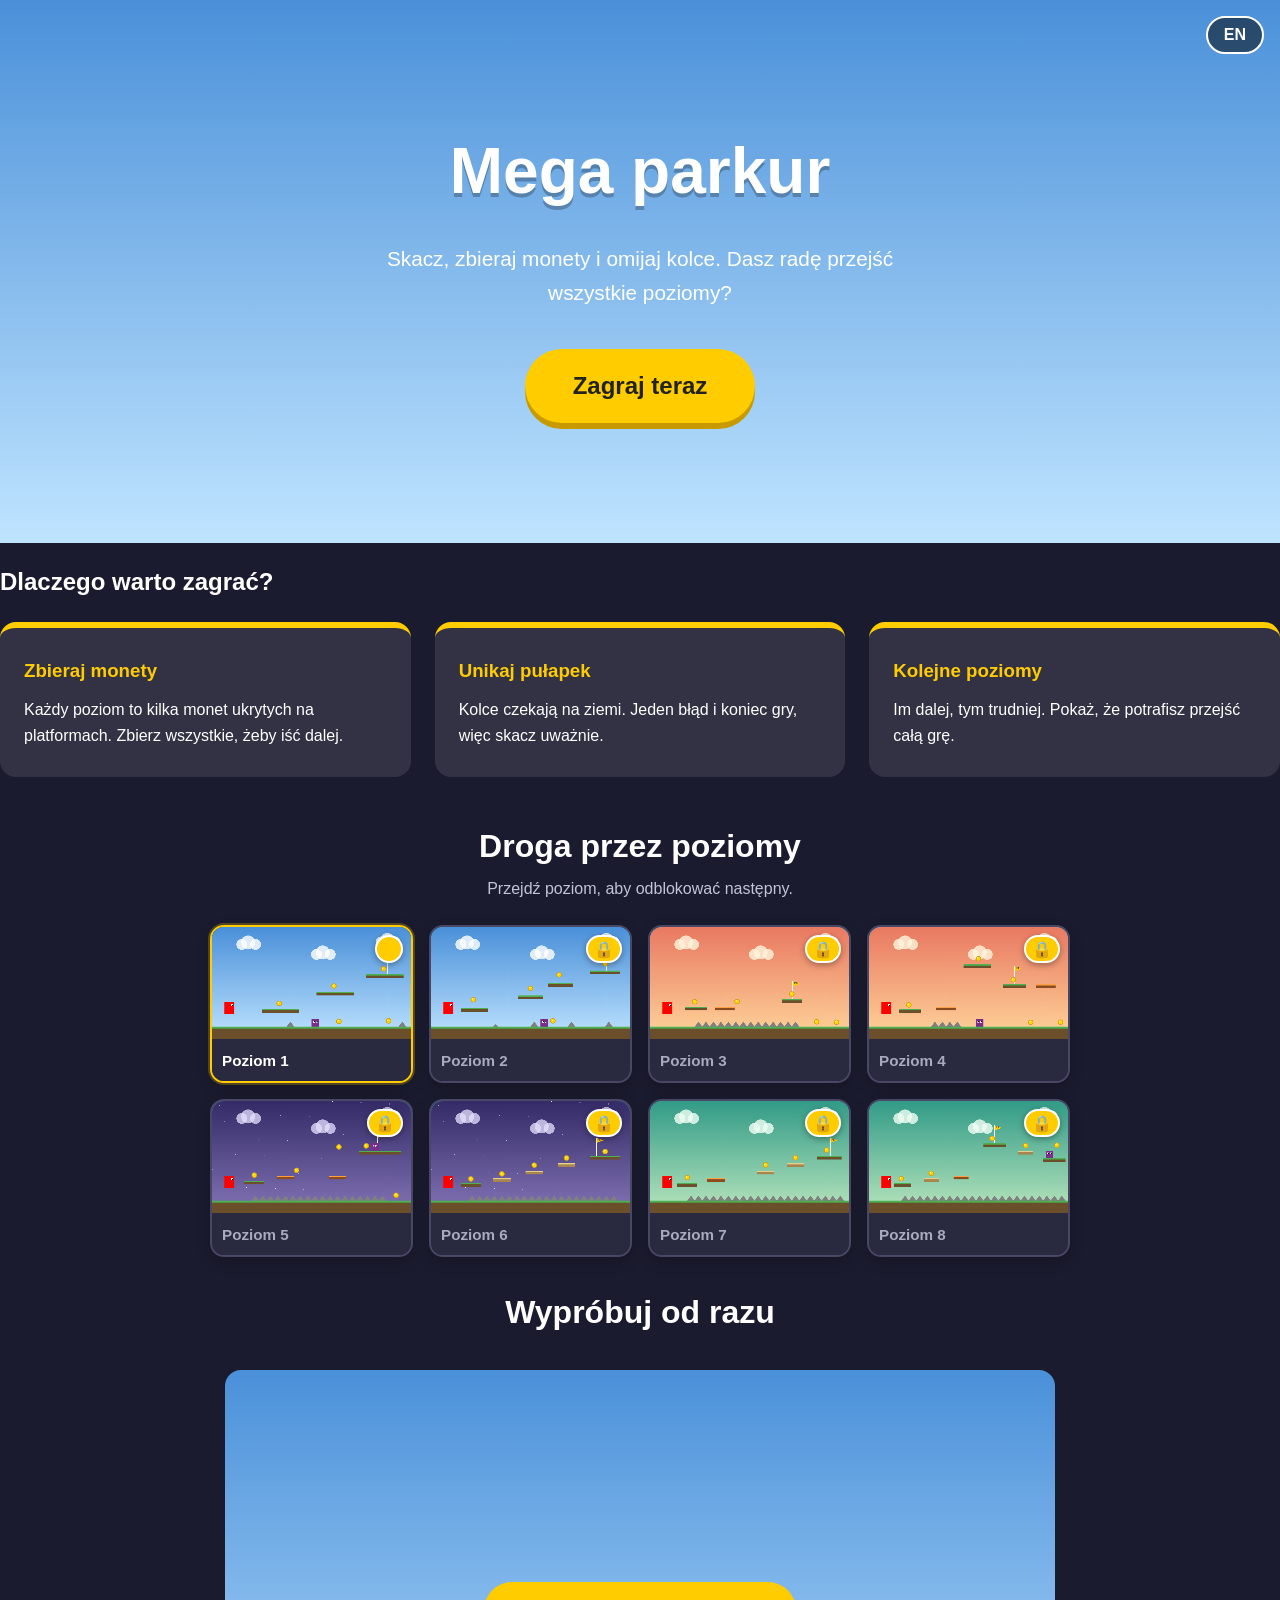
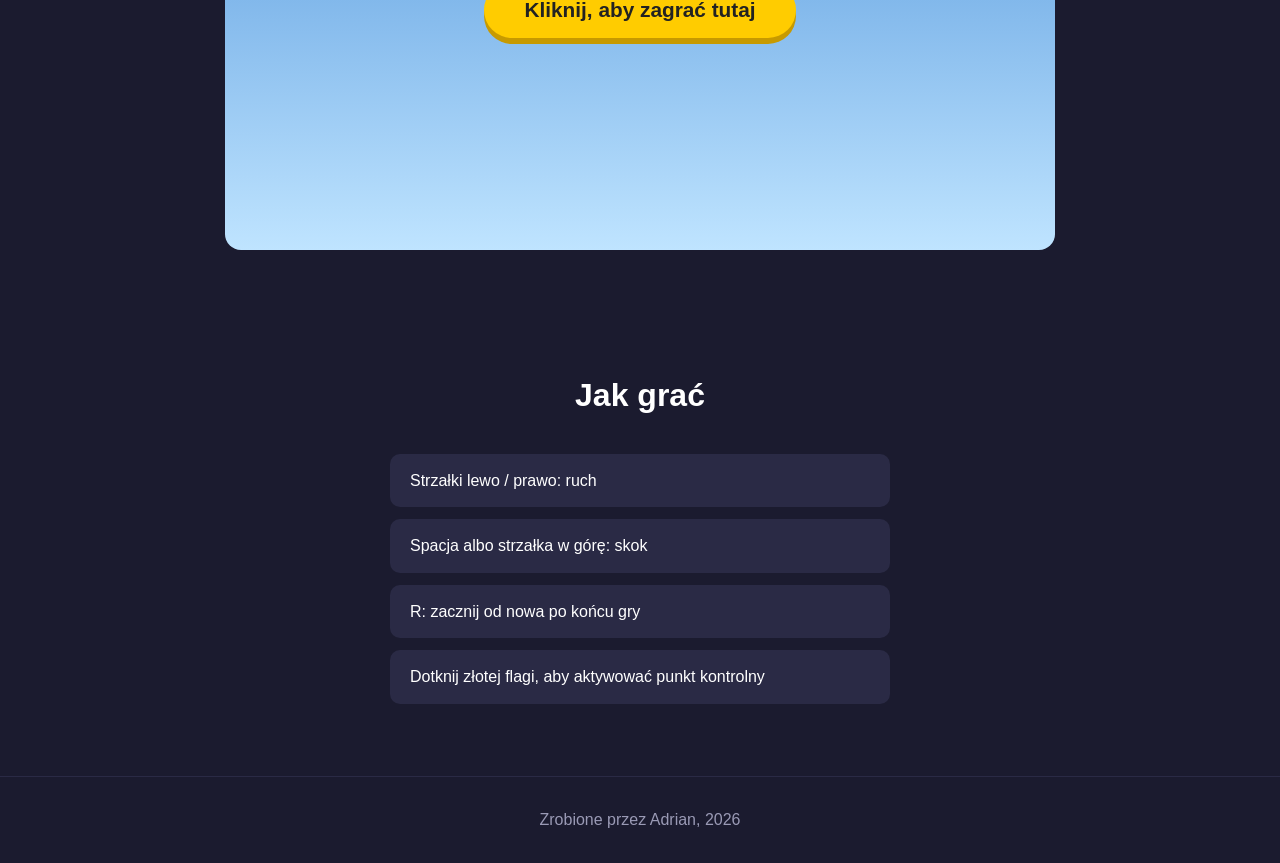
==== index.html @ 35367be5 "checkpoints" ====
<!DOCTYPE html>
<!-- Ustawia język dokumentu na polski; skrypt może go później zmienić. -->
<html lang="pl">
<head>
  <!-- Ustawia kodowanie znaków, poprawne wyświetlanie polskich liter. -->
  <meta charset="UTF-8">
  <!-- Dopasowuje szerokość strony do ekranu telefonu lub komputera. -->
  <meta name="viewport" content="width=device-width, initial-scale=1.0">
  <!-- Tekst widoczny na karcie przeglądarki. -->
  <title>MY 2D GAME </title>
  <!-- Wczytuje wygląd strony głównej z osobnego pliku CSS. -->
  <link rel="stylesheet" href="landing.css">
</head>
<body>

  <!-- Przełącza teksty strony między polskim i angielskim. -->
  <button id="lang-button" class="lang-button">EN</button>

  <!-- Główna sekcja powitalna z tytułem i odnośnikiem do gry. -->
  <header class="hero">
    <h1>Mega parkur</h1>     
    <p class="tagline" data-i18n="heroTagline">Skacz, zbieraj monety i omijaj kolce. Dasz radę przejść wszystkie poziomy?</p>
    <a class="play-button" href="game.html?level=1" data-i18n="playButton">Zagraj teraz</a>
  </header>

  <!-- Karty przedstawiające najważniejsze elementy gry. -->
  <section class="features">
    <h2 data-i18n="featuresTitle">Dlaczego warto zagrać?</h2>
    <div class="cards">
      <div class="card">
        <h3 data-i18n="card1Title">Zbieraj monety</h3>
        <p data-i18n="card1Text">Każdy poziom to kilka monet ukrytych na platformach. Zbierz wszystkie, żeby iść dalej.</p>
      </div>
      <div class="card">
        <h3 data-i18n="card2Title">Unikaj pułapek</h3>
        <p data-i18n="card2Text">Kolce czekają na ziemi. Jeden błąd i koniec gry, więc skacz uważnie.</p>
      </div>
      <div class="card">
        <h3 data-i18n="card3Title">Kolejne poziomy</h3>
        <p data-i18n="card3Text">Im dalej, tym trudniej. Pokaż, że potrafisz przejść całą grę.</p>
      </div>
    </div>
  </section>
  <!-- Mapa pokazuje miniatury, status i wybór dostępnych poziomów. -->
  <section class="level-map" aria-labelledby="level-map-title">
    <h2 id="level-map-title" data-i18n="levelMapTitle">Droga przez poziomy</h2>
    <p class="level-map-hint" data-i18n="levelMapHint">Przejdź poziom, aby odblokować następny.</p>
    <div class="level-path" id="level-path" aria-label="Poziomy gry"></div>
  </section>
  <!-- Podgląd pozwala uruchomić wybrany poziom bez opuszczania strony. -->
  <section class="preview">
    <h2 data-i18n="previewTitle">Wypróbuj od razu</h2>
    <div class="preview-frame" id="preview-frame">
      <button class="preview-start" id="preview-start" data-i18n="previewStart">Kliknij, aby zagrać tutaj</button>
    </div>
  </section>
  <!-- Lista sterowania widoczna także dla osób przed rozpoczęciem gry. -->
  <section class="controls">
    <h2 data-i18n="controlsTitle">Jak grać</h2>
    <ul>
      <li data-i18n="control1">Strzałki lewo / prawo: ruch</li>
      <li data-i18n="control2">Spacja albo strzałka w górę: skok</li>
      <li data-i18n="control3">R: zacznij od nowa po końcu gry</li>
      <li data-i18n="control4">Dotknij złotej flagi, aby aktywować punkt kontrolny</li> <!-- objaśnia, jak włączyć checkpoint w trakcie poziomu. -->
    </ul>
  </section>

  <!-- Stopka strony z informacją o autorze. -->
  <footer>
    <p data-i18n="footerText">Zrobione przez Adrian, 2026</p>
  </footer>

  <!-- Obsługa tłumaczeń, mapy poziomów i podglądu gry. -->
  <script src="landing.js"></script>
</body>
</html>
---- landing.css ----
/* Ujednolica sposób liczenia szerokości elementów razem z marginesami i obramowaniem. */
* {
  box-sizing: border-box;
}

/* Główne kolory, krój pisma i odstępy tekstu całej strony. */
body {
  margin: 0;
  font-family: Arial, sans-serif;
  background: #1b1b2f;
  color: white;
  line-height: 1.6;
}

/* Duży nagłówek z tekstem i przyciskiem na niebieskim tle. */
.hero {
  text-align: center;
  padding: 120px 20px;
  background: linear-gradient(180deg, #4a90d9, #bfe4ff);
}

/* Główny tytuł strony. */
.hero h1 {
  font-size: 4rem;
  margin: 0 0 20px;
  text-shadow: 0 4px 0 rgba(0, 0, 0, 0.25);
}

/* Tekst pod tytułem ograniczony szerokością dla wygodnego czytania. */
.tagline {
  font-size: 1.3rem;
  max-width: 600px;
  margin: 0 auto 40px;
}

/* Główny link do gry stylizowany na duży przycisk. */
.play-button {
  display: inline-block;
  padding: 18px 48px;
  background: #ffcc00;
  color: #222;
  font-size: 1.5rem;
  font-weight: bold;
  text-decoration: none;
  border-radius: 50px;
  box-shadow: 0 6px 0 #c79a00;
}

/* Jaśniejszy kolor przycisku po najechaniu kursorem. */
.play-button:hover {
  background: #ffe066;
}
/* Przycisk zmiany języka pozostaje w rogu podczas przewijania strony. */
.lang-button {
  position: fixed;
  top: 16px;
  right: 16px;
  z-index: 10;
  padding: 8px 16px;
  background: rgba(0, 0, 0, 0.5);
  color: white;
  font-size: 1rem;
  font-weight: bold;
  border: 2px solid white;
  border-radius: 20px;
  cursor: pointer;
}

/* Przy najechaniu przycisk języka staje się ciemniejszy. */
.lang-button:hover {
  background: rgba(0, 0, 0, 0.75);
}
/* Wspólna szerokość i centrowanie dla sekcji .futures oraz .controls. */
.futures,
.controls {
  max-width: 1000px;
  margin: 0 auto;
  padding: 60px 20px;
  text-align: center;
}

/* Nagłówki sekcji z kartami i sterowaniem. */
.futures h2,
.controls h2 {
  font-size: 2rem;
  margin: 0 0 32px;
}

/* Układa karty obok siebie i dodaje między nimi odstęp. */
.cards {
  display: flex;
  gap: 24px;
}

/* Wygląd pojedynczej karty informacyjnej. */
.card {
  flex: 1;
  background: rgba(255, 255, 255, 0.1);
  padding: 28px 24px;
  border-radius: 16px;
  border-top: 6px solid #ffcc00;
}

/* Żółty tytuł wyróżniający kartę. */
.card h3 {
  margin: 0 0 12px;
  color: #ffcc00;
}

/* Usuwa domyślny margines akapitu w karcie. */
.card p {
  margin: 0;
}

/* Instrukcje bez punktorów, wyśrodkowane jako blok tekstu. */
.controls ul {
  list-style: none;
  padding: 0;
  margin: 0 auto;
  max-width: 500px;
  text-align: left;
}

/* Każda instrukcja ma własne tło, zaokrąglenie i odstęp. */
.controls li {
  background: #2a2a45;
  padding: 14px 20px;
  border-radius: 10px;
  margin-bottom: 12px;
}

/* Stopka z wyciszonym tekstem i linią oddzielającą ją od treści. */
footer {
  text-align: center;
  padding: 30px 20px;
  color: #9a9ab5;
  border-top: 1px solid #2a2a45;
}

/* Usuwa domyślny odstęp akapitu stopki. */
footer p {
  margin: 0;
}
/* Sekcja podglądu gry z ograniczoną szerokością i odstępem od dołu. */
.preview {
  max-width: 900px;
  margin: 0 auto;
  padding: 0 20px 60px;
  text-align: center;
}

/* Mapa poziomów z nagłówkiem, wskazówką i siatką kart. */
.level-map {
  max-width: 900px;
  margin: 0 auto;
  padding: 44px 20px 30px;
  text-align: center;
}

/* Tytuł mapy poziomów. */
.level-map h2 {
  margin: 0 0 4px;
  font-size: 2rem;
}

/* Krótka informacja, jak odblokować kolejne poziomy. */
.level-map-hint {
  margin: 0 0 24px;
  color: #c4c4d8;
}

/* Cztery kolumny kafelków na szerokich ekranach. */
.level-path {
  display: grid;
  grid-template-columns: repeat(4, minmax(0, 1fr));
  gap: 16px;
  max-width: 860px;
  margin: 0 auto;
}

/* Pojedyncza karta miniatury, z obramowaniem i cieniem. */
.level-card {
  position: relative;
  min-width: 0;
  overflow: hidden;
  color: white;
  background: #292940;
  border: 2px solid #484866;
  border-radius: 14px;
  box-shadow: 0 5px 14px rgba(0, 0, 0, 0.2);
  transition: transform 0.2s ease, border-color 0.2s ease;
}

/* Żółta ramka wskazuje poziom aktualnie wybrany przez gracza. */
.level-card.selected {
  border-color: #ffcc00;
  box-shadow: 0 0 0 2px rgba(255, 204, 0, 0.25), 0 5px 14px rgba(0, 0, 0, 0.2);
}

/* Zielona ramka oznacza poziom już ukończony. */
.level-card.completed {
  border-color: #36a269;
}

/* Miniatura zachowuje proporcje ekranu gry i nie przechwytuje kliknięć. */
.level-thumbnail-frame {
  display: block;
  width: 100%;
  aspect-ratio: 16 / 9;
  border: 0;
  pointer-events: none;
  background: #342b67;
}

/* Status poziomu jest nakładką w prawym górnym rogu miniatury. */
.level-status {
  position: absolute;
  top: 8px;
  right: 8px;
  display: grid;
  place-items: center;
  min-width: 28px;
  height: 28px;
  padding: 0 6px;
  color: #222;
  font-size: 1rem;
  font-weight: bold;
  background: #ffcc00;
  border: 2px solid white;
  border-radius: 16px;
  box-shadow: 0 2px 6px rgba(0, 0, 0, 0.35);
}

/* Zielony znacznik wskazuje ukończony poziom. */
.level-card.completed .level-status {
  color: white;
  background: #36a269;
}

/* Przycisk pod miniaturą wybiera poziom i rozciąga się na całą kartę. */
.level-node {
  display: block;
  width: 100%;
  min-height: 42px; /* zachowuje wygodną wysokość przycisku, nawet gdy nie ma statystyk. */
  padding: 8px 10px;
  color: white;
  font: bold 0.95rem Arial, sans-serif; /* ustawia czytelną, pogrubioną czcionkę nazwy poziomu. */
  text-align: left;
  background: #292940;
  border: 0;
  cursor: pointer;
}

/* Nazwa poziomu zajmuje osobny wiersz nad jego wynikami. */
.level-name { /* wybiera pierwszy wiersz w przycisku poziomu. */
  display: block; /* łamie nazwę do nowego wiersza. */
}

/* Szczegóły ukończenia są mniejsze od nazwy, ale nadal czytelne. */
.level-details { /* wybiera wiersz z monetami i rekordem. */
  display: block; /* umieszcza statystyki pod nazwą poziomu. */
  margin-top: 5px; /* oddziela statystyki od tytułu poziomu. */
  padding: 5px 7px; /* tworzy wyraźny obszar wokół wyników. */
  color: #ffdf70; /* wyróżnia wyniki ciepłym, kontrastowym kolorem. */
  background: #1d1d30; /* odcina wyniki od tła przycisku. */
  border-radius: 6px; /* zaokrągla tło wyników. */
  font-size: 0.8rem; /* powiększa statystyki, aby były czytelne na kafelku. */
  line-height: 1.5; /* rozdziela wiersz monet od wiersza rekordu. */
  font-weight: normal; /* odróżnia szczegóły od pogrubionej nazwy poziomu. */
  white-space: pre-line; /* zamienia znak nowej linii tekstu w widoczny podział wiersza. */
}

.level-details:empty { /* dopasowuje pusty wiersz szczegółów na poziomach bez wyników. */
  display: none; /* usuwa pustą belkę z kafelków nieukończonych poziomów. */
}

/* Przyciski zablokowanych poziomów są przygaszone i nie sugerują kliknięcia. */
.level-node:disabled {
  color: #aaaabd;
  cursor: not-allowed;
}

/* Podświetlenie dostępnego przycisku po najechaniu kursorem. */
.level-node:not(:disabled):hover {
  background: #383853;
}

/* Widoczna ramka informuje o fokusu klawiatury dla dostępności. */
.level-node:focus-visible {
  position: relative;
  z-index: 1;
  outline: 3px solid white;
  outline-offset: -4px;
}

/* Dostępna karta lekko unosi się po najechaniu kursorem. */
.level-card:not(.locked):hover {
  transform: translateY(-3px);
}

/* Nagłówek bezpośrednio nad podglądem gry. */
.preview h2 {
  font-size: 2rem;
  margin: 0 0 32px;
}

/* Ramka podglądu dopasowuje się do szerokości i zachowuje proporcje gry. */
.preview-frame {
  width: 100%;
  max-width: 830px;
  aspect-ratio: 830 / 480;
  margin: 0 auto;
  background: linear-gradient(180deg, #4a90d9, #bfe4ff);
  border-radius: 16px;
  overflow: hidden;
  display: flex;
  align-items: center;
  justify-content: center;
}

/* Gra w ramce wypełnia całe miejsce bez własnego obramowania. */
.preview-frame iframe {
  width: 100%;
  height: 100%;
  border: 0;
}

/* Przycisk tworzy grę w ramce dopiero po kliknięciu. */
.preview-start {
  padding: 16px 40px;
  background: #ffcc00;
  color: #222;
  font-size: 1.3rem;
  font-weight: bold;
  border: 0;
  border-radius: 50px;
  box-shadow: 0 6px 0 #c79a00;
  cursor: pointer;
}

/* Zmienia kolor przycisku podglądu po najechaniu kursorem. */
.preview-start:hover {
  background: #ffe066;
}
/* Animacja wjazdu elementu od dołu z zanikania. */
@keyframes fade-up {
  from {
    opacity: 0;
    transform: translateY(30px);
  }
  to {
    opacity: 1;
    transform: none;
  }
}

/* Animacja delikatnego powiększania głównego przycisku. */
@keyframes pulse {
  0%, 100% {
    transform: scale(1);
  }
  50% {
    transform: scale(1.06);
  }
}

/* Tytuł pojawia się płynnie po załadowaniu strony. */
.hero h1 {
  animation: fade-up 0.8s ease-out both;
}

/* Opóźnia pojawienie się krótkiego opisu za tytułem. */
.tagline {
  animation: fade-up 0.8s ease-out 0.2s both;
}

/* Przycisk wjeżdża później i pulsuje, by zwrócić uwagę. */
.play-button {
  animation: fade-up 0.8s ease-out 0.4s both, pulse 2s ease-in-out 1.4s infinite;
}

/* Po najechaniu wyłącza pulsowanie, żeby przycisk nie poruszał się pod kursorem. */
.play-button:hover {
  animation: none;
}
/* Elementy czekają niewidoczne, dopóki nie zostaną pokazane przez obserwator. */
.reveal {
  opacity: 0;
  transform: translateY(40px);
  transition: opacity 0.6s ease-out, transform 0.6s ease-out;
}

/* Klasa dodawana po przewinięciu przywraca widoczność elementu. */
.reveal.visible {
  opacity: 1;
  transform: none;
}
/* Układ strony dla telefonów i wąskich okien przeglądarki. */
@media (max-width: 700px) {
  /* Zmniejsza puste miejsce wokół nagłówka na małym ekranie. */
  .hero {
    padding: 80px 20px;
  }

  /* Tytuł nie powinien zajmować całej szerokości telefonu. */
  .hero h1 {
    font-size: 2.5rem;
  }

  /* Zmniejsza tekst opisu, by mieścił się na wąskim ekranie. */
  .tagline {
    font-size: 1.1rem;
  }

  /* Zmniejsza marginesy mapy na telefonach. */
  .level-map {
    padding: 32px 12px 24px;
  }

  /* Dopasowuje tytuł mapy do węższego ekranu. */
  .level-map h2 {
    font-size: 1.7rem;
  }

  /* Pokazuje po dwie karty w wierszu zamiast czterech. */
  .level-path {
    grid-template-columns: repeat(2, minmax(0, 1fr));
    gap: 12px;
  }

  /* Zmniejsza przycisk gry, aby dobrze mieścił się na telefonie. */
  .play-button {
    font-size: 1.25rem;
    padding: 16px 36px;
  }

  /* Układa karty informacyjne jedna pod drugą zamiast obok siebie. */
  .cards {
    flex-direction: column;
  }
  /* Na telefonach ukrywa duży podgląd, aby oszczędzić miejsce. */
    .preview {
    display: none;
  }
}
/* Szanuje ustawienie systemowe ograniczające animacje. */
@media (prefers-reduced-motion: reduce) {
  /* Wyłącza animacje i przejścia dla osób, które wolą mniej ruchu. */
  * {
    animation: none !important;
    transition: none !important;
  }

  /* Nie ukrywa elementów, które normalnie czekają na animację wejścia. */
  .reveal {
    opacity: 1;
    transform: none;
  }
}
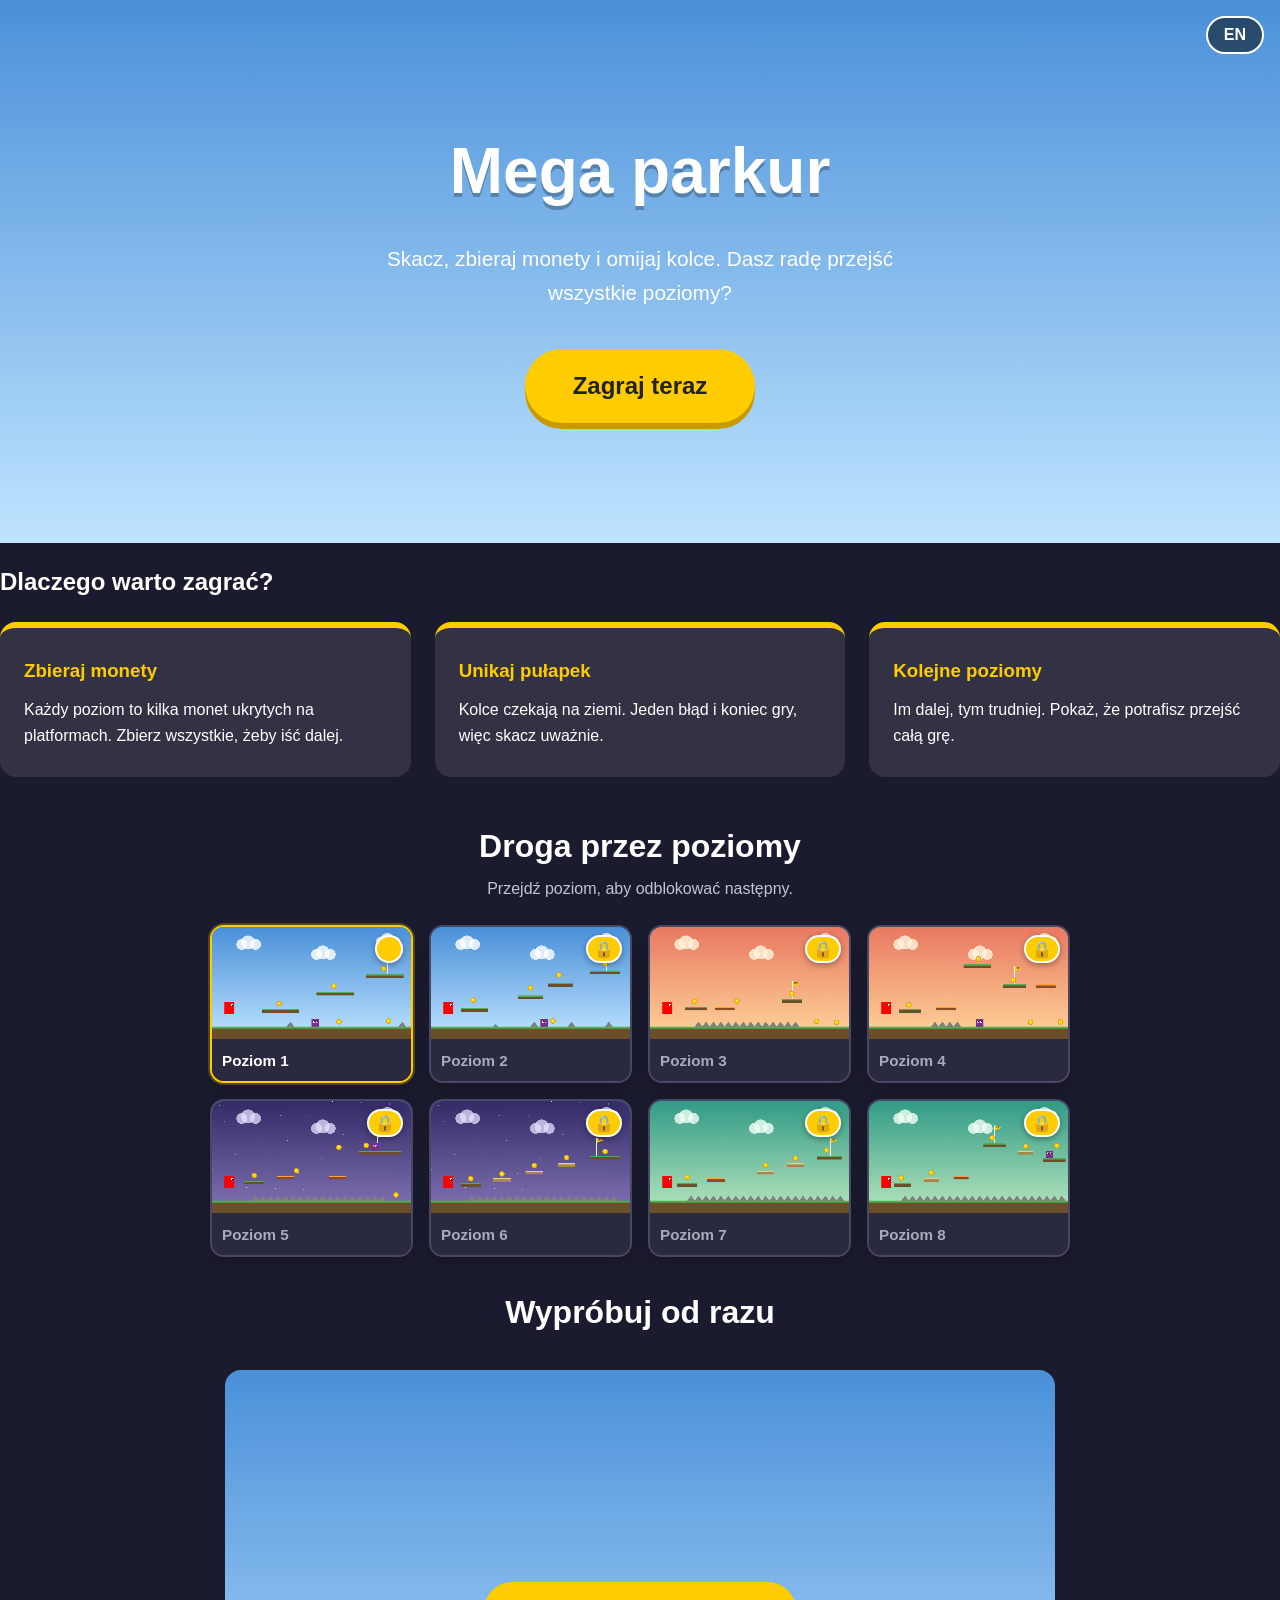
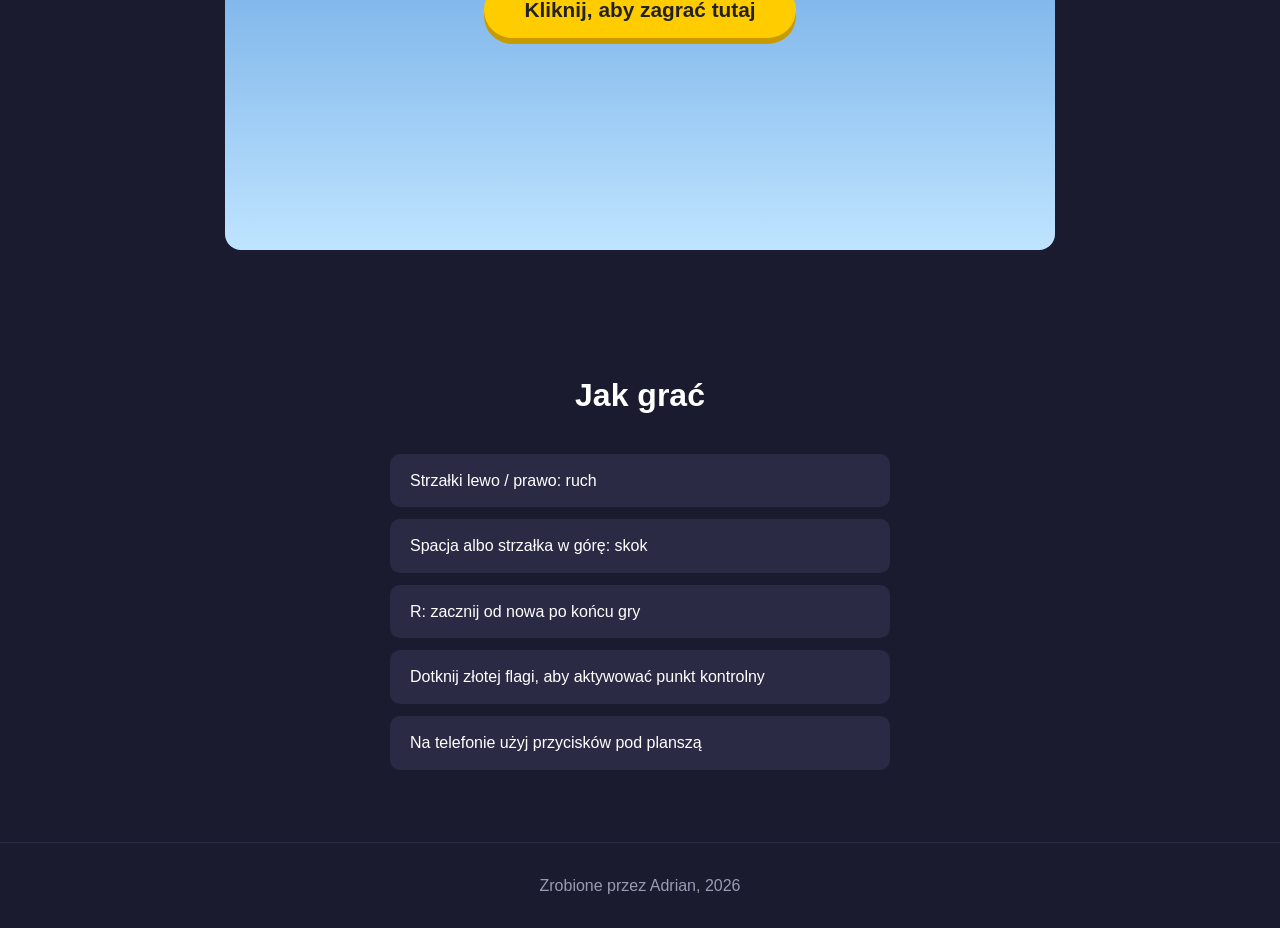
==== commit ad00b4e4: "buttons on phone" ====
--- a/index.html
+++ b/index.html
@@ -62,6 +62,7 @@
       <li data-i18n="control2">Spacja albo strzałka w górę: skok</li>
       <li data-i18n="control3">R: zacznij od nowa po końcu gry</li>
       <li data-i18n="control4">Dotknij złotej flagi, aby aktywować punkt kontrolny</li> <!-- objaśnia, jak włączyć checkpoint w trakcie poziomu. -->
+      <li data-i18n="control5">Na telefonie użyj przycisków pod planszą</li> <!-- informuje o ekranowym sterowaniu dostępnym w grze na telefonie. -->
     </ul>
   </section>
 
--- a/landing.css
+++ b/landing.css
@@ -428,6 +428,24 @@
     gap: 12px;
   }
 
+  .level-node { /* zwiększa pole dotyku przy wyborze poziomu na telefonie. */
+    min-height: 48px; /* zapewnia przyciskowi wygodny rozmiar także dla palca. */
+    padding: 10px 8px; /* zachowuje odstęp tekstu od krawędzi wąskiej karty. */
+  } /* kończy mobilne dopasowanie przycisków poziomów. */
+
+  .level-details { /* dopasowuje dłuższe wyniki do wąskich miniatur. */
+    font-size: 0.72rem; /* utrzymuje statystyki w obrębie kafelka na małym ekranie. */
+  } /* kończy mobilne dopasowanie statystyk poziomu. */
+
+  .controls { /* zmniejsza boczne marginesy sekcji instrukcji. */
+    padding: 44px 16px; /* daje więcej miejsca na tekst przy szerokości telefonu. */
+  } /* kończy mobilne odstępy sekcji instrukcji. */
+
+  .controls li { /* poprawia czytelność instrukcji na wąskim ekranie. */
+    padding: 14px 16px; /* zachowuje wygodny obszar tekstu w każdym wierszu. */
+    overflow-wrap: anywhere; /* łamie długie słowa, zamiast rozszerzać stronę w bok. */
+  } /* kończy mobilne dopasowanie wierszy instrukcji. */
+
   /* Zmniejsza przycisk gry, aby dobrze mieścił się na telefonie. */
   .play-button {
     font-size: 1.25rem;
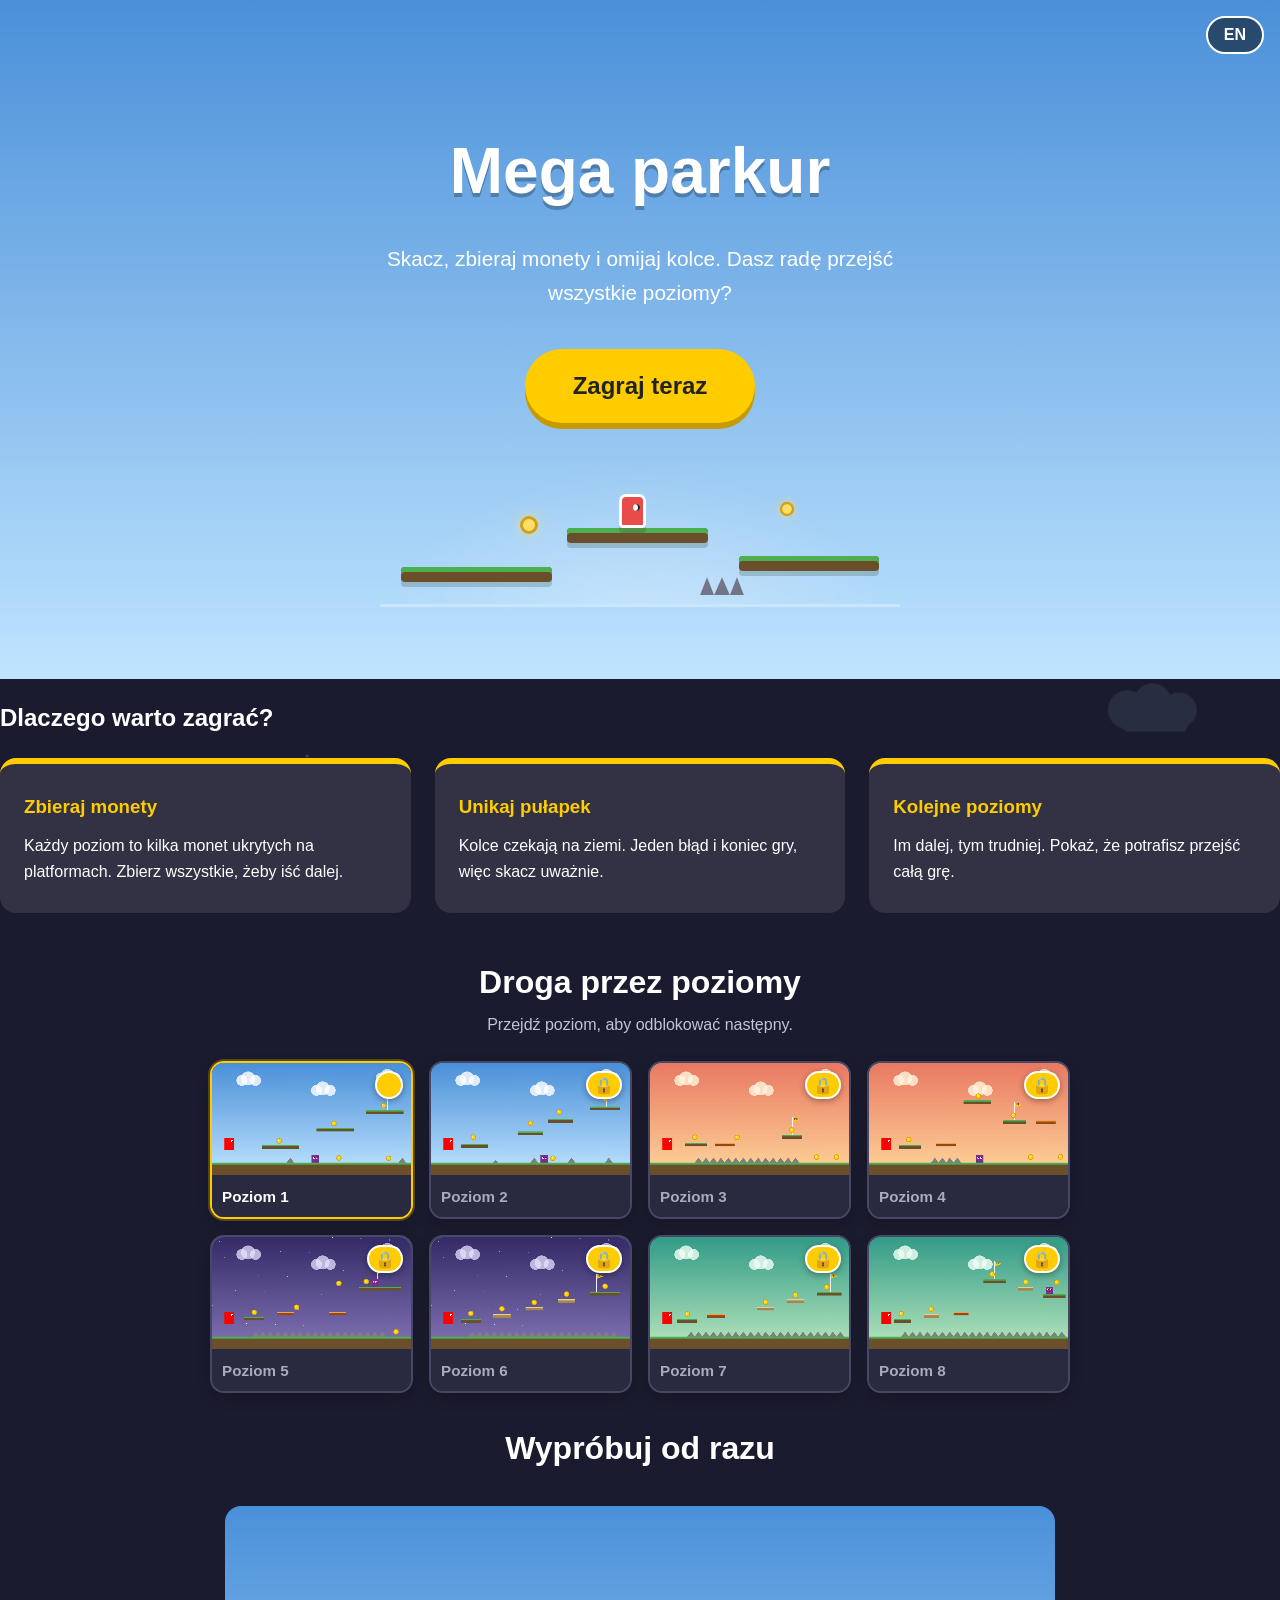
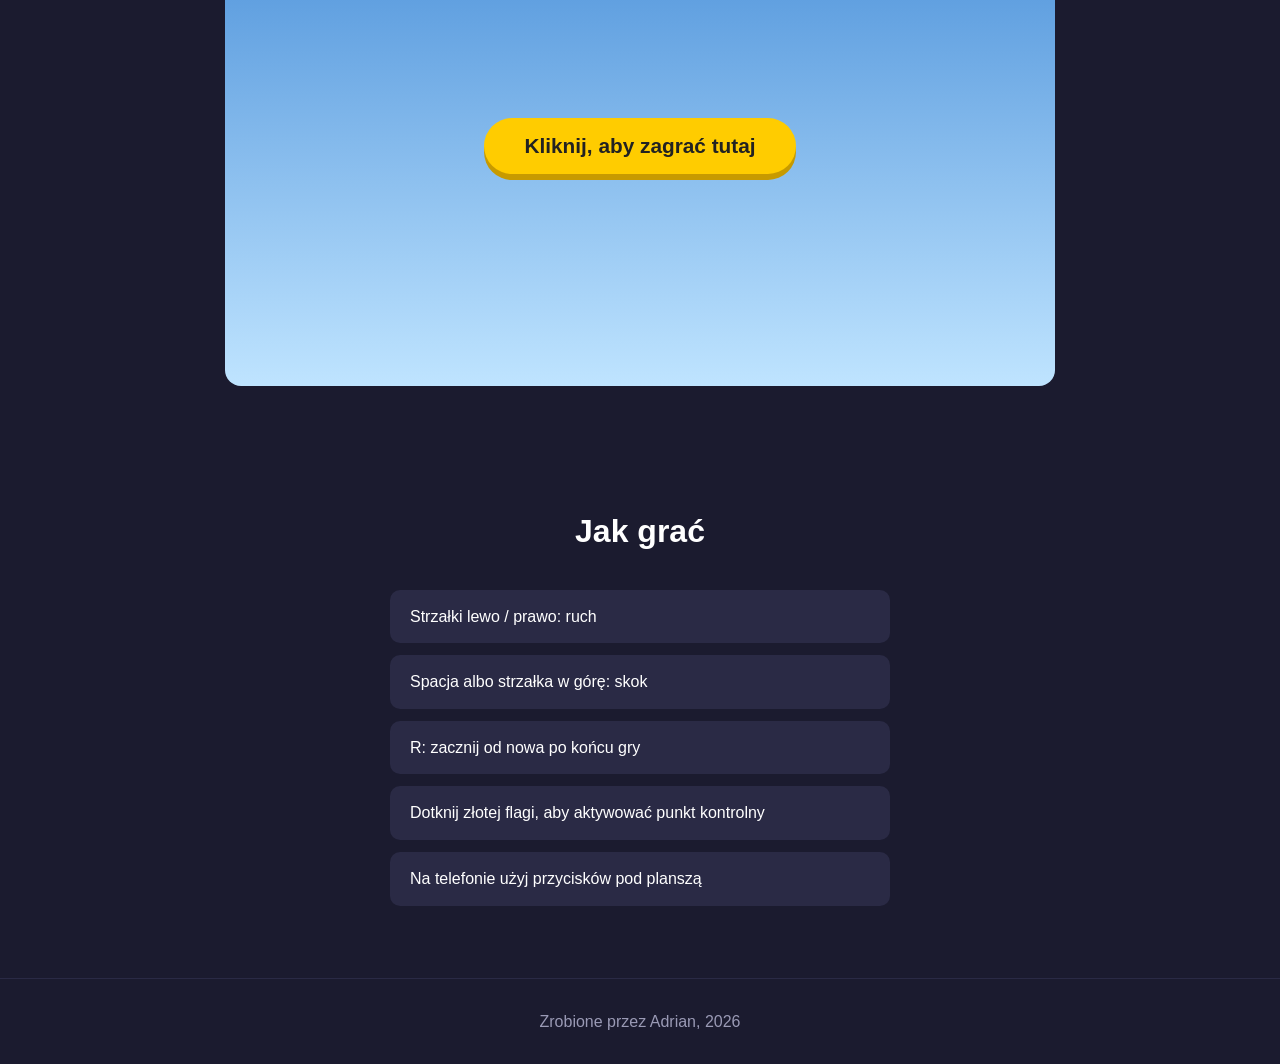
==== commit e80f30e6: "better looking main page with small player alnd platforms" ====
--- a/index.html
+++ b/index.html
@@ -21,6 +21,15 @@
     <h1>Mega parkur</h1>     
     <p class="tagline" data-i18n="heroTagline">Skacz, zbieraj monety i omijaj kolce. Dasz radę przejść wszystkie poziomy?</p>
     <a class="play-button" href="game.html?level=1" data-i18n="playButton">Zagraj teraz</a>
+    <div class="hero-scene" aria-hidden="true"> <!-- pokazuje ozdobną scenę z elementami gry bez dodawania treści czytnikom ekranu. -->
+      <span class="scene-platform scene-platform-one"></span> <!-- lewa platforma rozpoczyna ilustrację parkuru. -->
+      <span class="scene-platform scene-platform-two"></span> <!-- środkowa wyższa platforma buduje efekt skakania. -->
+      <span class="scene-platform scene-platform-three"></span> <!-- prawa platforma domyka drogę przez ilustrację. -->
+      <span class="scene-player"></span> <!-- czerwony bohater nawiązuje do postaci z gry. -->
+      <span class="scene-coin scene-coin-one"></span> <!-- pierwsza złota moneta na trasie. -->
+      <span class="scene-coin scene-coin-two"></span> <!-- druga moneta podkreśla zbieranie skarbów. -->
+      <span class="scene-spikes"></span> <!-- kolce przypominają o przeszkodach w poziomach. -->
+    </div> <!-- kończy dekoracyjną ilustrację w nagłówku. -->
   </header>
 
   <!-- Karty przedstawiające najważniejsze elementy gry. -->
--- a/landing.css
+++ b/landing.css
@@ -8,16 +8,147 @@
   margin: 0;
   font-family: Arial, sans-serif;
   background: #1b1b2f;
+  background-image: radial-gradient(circle at 12% 18%, rgba(255, 204, 0, 0.12) 0 6px, transparent 7px), radial-gradient(circle at 12% 18%, transparent 0 9px, rgba(255, 204, 0, 0.12) 10px 11px, transparent 12px), radial-gradient(circle at 88% 29%, rgba(255, 255, 255, 0.2) 0 1px, transparent 2px), radial-gradient(circle at 78% 72%, rgba(255, 255, 255, 0.18) 0 1px, transparent 2px), radial-gradient(circle at 24% 84%, rgba(255, 255, 255, 0.16) 0 1px, transparent 2px); /* dodaje ledwo widoczne monety i gwiazdki w tle strony. */
+  background-attachment: fixed; /* utrzymuje ozdobne punkty nieruchomo podczas przewijania. */
+  position: relative; /* tworzy kontekst dla dekoracyjnych chmurek umieszczonych pod treścią. */
+  isolation: isolate; /* pozwala umieścić ozdoby za treścią bez chowania ich za tłem strony. */
   color: white;
   line-height: 1.6;
 }
 
+body::before, /* przypisuje pierwszą chmurkę do wirtualnego elementu przed treścią strony. */
+body::after { /* przypisuje drugą chmurkę do wirtualnego elementu za treścią strony. */
+  content: ""; /* generuje pusty element używany wyłącznie jako ozdoba. */
+  position: fixed; /* pozostawia chmurki na miejscu podczas przewijania. */
+  z-index: -1; /* umieszcza chmurki za wszystkimi elementami strony. */
+  width: 150px; /* ustala szerokość chmurki. */
+  height: 64px; /* ustala wysokość chmurki. */
+  opacity: 0.09; /* sprawia, że ozdoba jest delikatna i nie konkuruje z tekstem. */
+  pointer-events: none; /* nie pozwala ozdobie przechwytywać kliknięć ani dotyku. */
+  background: radial-gradient(ellipse at 50% 78%, #bfe4ff 0 39%, transparent 41%), radial-gradient(circle at 27% 57%, #bfe4ff 0 20%, transparent 22%), radial-gradient(circle at 48% 42%, #bfe4ff 0 26%, transparent 28%), radial-gradient(circle at 70% 58%, #bfe4ff 0 19%, transparent 21%); /* łączy miękkie kształty w sylwetkę chmurki. */
+} /* kończy wspólny wygląd chmurek dekoracyjnych. */
+
+body::before { /* umieszcza pierwszą chmurkę przy lewej krawędzi strony. */
+  top: 24vh; /* ustawia chmurkę w górnej części widoku. */
+  left: max(12px, calc((100vw - 1180px) / 2)); /* utrzymuje chmurkę w widocznym obszarze dużego ekranu. */
+} /* kończy pozycjonowanie pierwszej chmurki. */
+
+body::after { /* umieszcza drugą chmurkę po przeciwnej stronie strony. */
+  right: max(12px, calc((100vw - 1180px) / 2)); /* zachowuje symetryczny odstęp od prawej krawędzi. */
+  bottom: 18vh; /* ustawia chmurkę w dolnej części widoku. */
+  transform: scale(0.8); /* zmniejsza drugą chmurkę, aby dekoracje były zróżnicowane. */
+} /* kończy pozycjonowanie drugiej chmurki. */
+
 /* Duży nagłówek z tekstem i przyciskiem na niebieskim tle. */
 .hero {
+  position: relative; /* tworzy niezależny układ dla ilustracji umieszczonej pod przyciskiem startu. */
+  overflow: hidden; /* przycina ozdobną scenę na krawędziach nagłówka. */
   text-align: center;
   padding: 120px 20px;
   background: linear-gradient(180deg, #4a90d9, #bfe4ff);
 }
+
+/* Rysuje mały podgląd kolorowych elementów gry pod przyciskiem startu. */
+.hero-scene { /* wyznacza obszar ilustracji, aby elementy pozostały w jednej scenie. */
+  position: relative; /* pozwala ustawiać platformy, postać i monety względem sceny. */
+  width: min(100%, 520px); /* ogranicza szerokość ilustracji, ale dopasowuje ją do telefonu. */
+  height: 150px; /* rezerwuje miejsce na trzy poziomy platform i unoszącą się postać. */
+  margin: 34px auto -48px; /* centruje ilustrację i ogranicza pustą przestrzeń pod nagłówkiem. */
+  border-bottom: 3px solid rgba(255, 255, 255, 0.3); /* podkreśla dolną krawędź planszy. */
+  background: radial-gradient(ellipse at 50% 110%, rgba(255, 255, 255, 0.26), transparent 68%); /* dodaje miękką poświatę za elementami ilustracji. */
+} /* kończy obszar sceny dekoracyjnej. */
+
+/* Rysuje brązowe platformy z zieloną trawą na górnej krawędzi. */
+.scene-platform { /* wspólny kształt platform widocznych w ilustracji. */
+  position: absolute; /* umieszcza platformę w wybranym miejscu sceny. */
+  height: 15px; /* nadaje platformie proporcje podobne do tych w grze. */
+  border-radius: 4px; /* łagodzi narożniki pikselowych platform. */
+  background: #6b4f2a; /* koloruje korpus platformy na brązowo. */
+  box-shadow: inset 0 5px 0 #4caf50, 0 5px 0 rgba(32, 70, 58, 0.22); /* dodaje zieloną trawę i lekki cień. */
+} /* kończy wspólny wygląd platform w ilustracji. */
+
+.scene-platform-one { /* pozycjonuje pierwszą platformę po lewej stronie sceny. */
+  left: 4%; /* zostawia niewielki margines przy brzegu ilustracji. */
+  bottom: 22px; /* umieszcza ją najniżej, jako początek parkuru. */
+  width: 29%; /* dobiera długość platformy do szerokości sceny. */
+} /* kończy pozycjonowanie lewej platformy. */
+
+.scene-platform-two { /* unosi środkową platformę ponad trasą. */
+  left: 36%; /* ustawia ją za lewą platformą. */
+  bottom: 61px; /* tworzy widoczny stopień do przeskoczenia. */
+  width: 27%; /* zapewnia miejsce na monetę i lądowanie postaci. */
+} /* kończy pozycjonowanie środkowej platformy. */
+
+.scene-platform-three { /* umieszcza końcową platformę po prawej stronie. */
+  right: 4%; /* zachowuje odstęp od krawędzi ilustracji. */
+  bottom: 33px; /* ustawia ją pomiędzy wysokością lewej i środkowej platformy. */
+  width: 27%; /* domyka miniaturową trasę parkuru. */
+} /* kończy pozycjonowanie prawej platformy. */
+
+/* Pokazuje czerwonego bohatera przeskakującego między platformami. */
+.scene-player { /* nadaje postaci czytelny, prosty kształt. */
+  position: absolute; /* umożliwia umieszczenie bohatera nad platformą. */
+  z-index: 1; /* rysuje postać przed elementami tła sceny. */
+  left: 46%; /* ustawia bohatera nad środkową platformą. */
+  bottom: 76px; /* unosi postać tak, jakby skakała po trasie. */
+  width: 27px; /* ustala szerokość czerwonej postaci. */
+  height: 34px; /* ustala wysokość czerwonej postaci. */
+  border: 3px solid #fff; /* dodaje jasny obrys widoczny na niebieskim tle. */
+  border-radius: 7px 7px 4px 4px; /* nadaje postaci rozpoznawalny, miękki kształt. */
+  background: #e94b4b; /* używa czerwonego koloru bohatera z planszy. */
+  box-shadow: 0 5px 0 rgba(90, 40, 40, 0.22); /* dodaje lekki cień pod postacią. */
+  animation: hero-hop 1.8s ease-in-out infinite; /* delikatnie podskakuje, aby scena wyglądała na żywą. */
+} /* kończy wygląd głównego bohatera ilustracji. */
+
+.scene-player::after { /* dodaje białe oko, by nawiązać do postaci w grze. */
+  content: ""; /* tworzy mały element oka wewnątrz postaci. */
+  position: absolute; /* ustawia oko względem czerwonego ciała. */
+  top: 7px; /* umieszcza oko w górnej części głowy. */
+  right: 3px; /* kieruje wzrok bohatera w prawo. */
+  width: 7px; /* ustala szerokość białka oka. */
+  height: 7px; /* ustala wysokość białka oka. */
+  border-radius: 50%; /* zamienia białko w małe okrągłe oko. */
+  background: #fff; /* zapewnia widoczny kontrast oka. */
+  box-shadow: inset -2px 0 #222; /* dodaje ciemną źrenicę patrzącą w prawo. */
+} /* kończy rysowanie oka bohatera. */
+
+/* Rysuje złote monety na wysokości skoku. */
+.scene-coin { /* wspólny kształt kolekcjonowanych monet. */
+  position: absolute; /* umieszcza monetę nad wybraną platformą. */
+  width: 18px; /* nadaje mały rozmiar pasujący do miniaturowej sceny. */
+  height: 18px; /* zachowuje okrągły kształt monety. */
+  border: 3px solid #d4a017; /* tworzy ciemniejszą, złotą krawędź. */
+  border-radius: 50%; /* zamienia monetę w okrąg. */
+  background: #ffe066; /* wypełnia środek jasnym złotym kolorem. */
+  box-shadow: 0 0 12px rgba(255, 224, 102, 0.65); /* dodaje subtelną poświatę zbieranej monety. */
+} /* kończy wspólny wygląd monet w ilustracji. */
+
+.scene-coin-one { /* umieszcza monetę nad lewą częścią trasy. */
+  left: 27%; /* ustawia ją przed środkową platformą. */
+  bottom: 70px; /* zawiesza ją nad pierwszym skokiem. */
+} /* kończy pozycjonowanie pierwszej monety. */
+
+.scene-coin-two { /* umieszcza monetę w dalszej części parkuru. */
+  right: 20%; /* ustawia ją nad prawą stroną sceny. */
+  bottom: 86px; /* daje jej inną wysokość dla urozmaicenia ilustracji. */
+  transform: scale(0.8); /* odróżnia wielkość drugiej monety od pierwszej. */
+} /* kończy pozycjonowanie drugiej monety. */
+
+/* Rysuje niewielkie kolce jako przypomnienie o przeszkodach. */
+.scene-spikes { /* tworzy rząd trójkątnych kolców na dole sceny. */
+  position: absolute; /* umieszcza przeszkodę przy dolnej platformie. */
+  right: 30%; /* zostawia miejsce przed kolcami na bezpieczne lądowanie. */
+  bottom: 9px; /* ustawia podstawę kolców przy dolnej krawędzi sceny. */
+  width: 44px; /* rozciąga kolce na krótki odcinek trasy. */
+  height: 18px; /* nadaje kolcom niski, czytelny kształt. */
+  background: #747487; /* odróżnia przeszkodę od zielonych platform. */
+  clip-path: polygon(0 100%, 16% 0, 32% 100%, 50% 0, 68% 100%, 84% 0, 100% 100%); /* wycina z tła trzy trójkątne kolce. */
+} /* kończy wygląd kolców w ilustracji. */
+
+@keyframes hero-hop { /* definiuje spokojny ruch podskakującego bohatera. */
+  0%, 100% { transform: translateY(0); } /* zaczyna i kończy animację w pozycji wyjściowej. */
+  50% { transform: translateY(-12px); } /* unosi postać w połowie skoku. */
+} /* kończy animację podskoku bohatera. */
 
 /* Główny tytuł strony. */
 .hero h1 {
@@ -397,6 +528,11 @@
 }
 /* Układ strony dla telefonów i wąskich okien przeglądarki. */
 @media (max-width: 700px) {
+  body::before, /* wskazuje pierwszą chmurkę do osłabienia na telefonie. */
+  body::after { /* wskazuje drugą chmurkę do osłabienia na telefonie. */
+    opacity: 0.055; /* zachowuje klimat dekoracji, lecz daje pierwszeństwo treści mobilnej. */
+  } /* kończy mobilne osłabienie dekoracyjnych chmurek. */
+
   /* Zmniejsza puste miejsce wokół nagłówka na małym ekranie. */
   .hero {
     padding: 80px 20px;
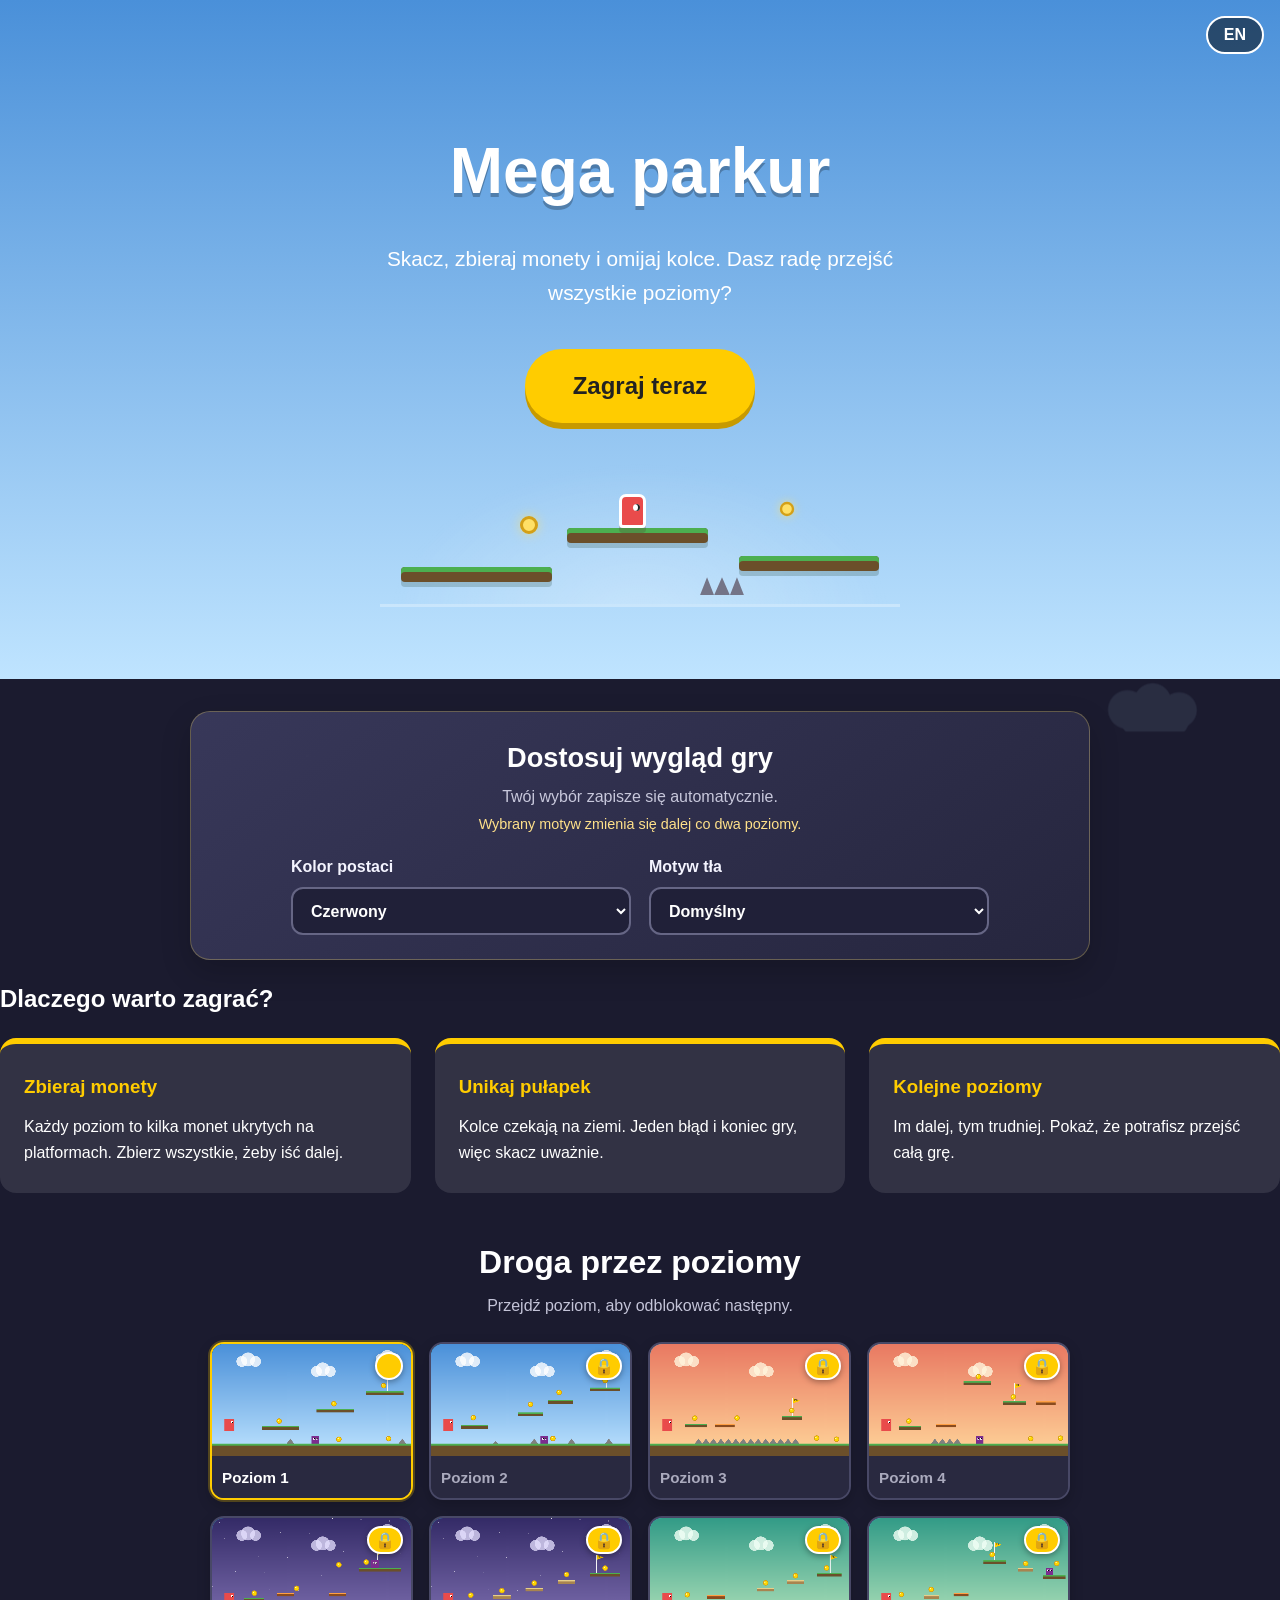
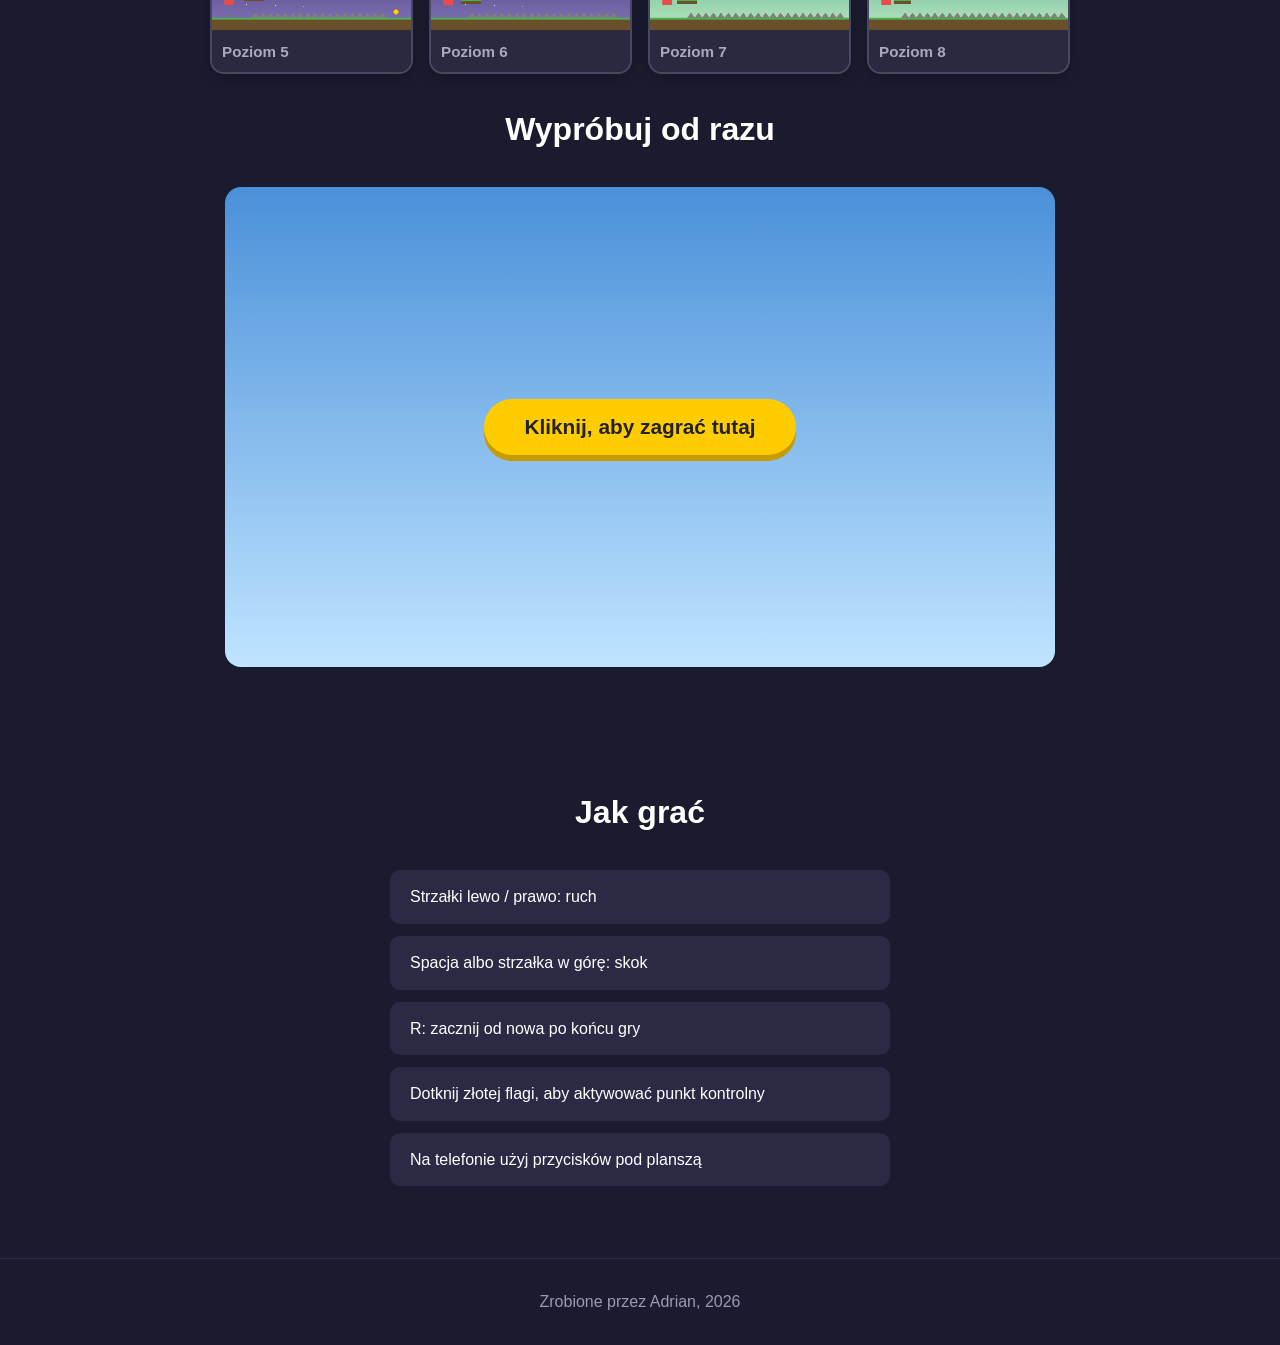
==== commit 3578e5cf: "end game screen, the opion of change theme or player color" ====
--- a/index.html
+++ b/index.html
@@ -31,6 +31,33 @@
       <span class="scene-spikes"></span> <!-- kolce przypominają o przeszkodach w poziomach. -->
     </div> <!-- kończy dekoracyjną ilustrację w nagłówku. -->
   </header>
+
+  <section class="appearance-settings" aria-labelledby="appearance-title"> <!-- pozwala wybrać wygląd postaci i tła przed rozpoczęciem gry. -->
+    <h2 id="appearance-title" data-i18n="appearanceTitle">Dostosuj wygląd gry</h2> <!-- nazywa opcje wyglądu dostępne dla gracza. -->
+    <p data-i18n="appearanceHint">Twój wybór zapisze się automatycznie.</p> <!-- informuje, że ustawienia pozostaną po odświeżeniu strony. -->
+    <p class="appearance-theme-hint" data-i18n="themeHint">Wybrany motyw zmienia się dalej co dwa poziomy.</p> <!-- wyjaśnia, jak własny wybór łączy się ze zmianą tła w grze. -->
+    <div class="appearance-options"> <!-- układa wybór koloru i motywu w dwóch czytelnych polach. -->
+      <label class="appearance-field" for="player-color"> <!-- łączy opis koloru z listą wyboru postaci. -->
+        <span data-i18n="playerColorLabel">Kolor postaci</span> <!-- opisuje pierwszą opcję wyglądu. -->
+        <select id="player-color"> <!-- zawiera dostępne kolory bohatera. -->
+          <option value="#e94b4b" data-i18n="colorRed">Czerwony</option> <!-- wybiera domyślny czerwony kolor postaci. -->
+          <option value="#3988e8" data-i18n="colorBlue">Niebieski</option> <!-- oferuje niebieski kolor postaci. -->
+          <option value="#38a86b" data-i18n="colorGreen">Zielony</option> <!-- oferuje zielony kolor postaci. -->
+          <option value="#a65be0" data-i18n="colorPurple">Fioletowy</option> <!-- oferuje fioletowy kolor postaci. -->
+          <option value="#f08a32" data-i18n="colorOrange">Pomarańczowy</option> <!-- oferuje pomarańczowy kolor postaci. -->
+        </select> <!-- kończy listę wyboru koloru bohatera. -->
+      </label> <!-- kończy pole wyboru koloru postaci. -->
+      <label class="appearance-field" for="background-theme"> <!-- łączy opis motywu z listą wyboru tła. -->
+        <span data-i18n="backgroundLabel">Motyw tła</span> <!-- opisuje drugą opcję wyglądu. -->
+        <select id="background-theme"> <!-- zawiera dostępne motywy tła dla poziomów. -->
+          <option value="0" data-i18n="themeDefault">Domyślny</option> <!-- rozpoczyna rotację od klasycznego niebieskiego nieba. -->
+          <option value="1" data-i18n="themeSunset">Zachód słońca</option> <!-- rozpoczyna rotację od ciepłego pomarańczowego nieba. -->
+          <option value="2" data-i18n="themeNight">Noc</option> <!-- rozpoczyna rotację od nocnego nieba z gwiazdami. -->
+          <option value="3" data-i18n="themeForest">Las</option> <!-- rozpoczyna rotację od zielonego motywu. -->
+        </select> <!-- kończy listę wyboru motywu tła. -->
+      </label> <!-- kończy pole wyboru motywu tła. -->
+    </div> <!-- kończy układ opcji wyglądu gry. -->
+  </section> <!-- kończy ustawienia wyglądu gry na stronie głównej. -->
 
   <!-- Karty przedstawiające najważniejsze elementy gry. -->
   <section class="features">
--- a/landing.css
+++ b/landing.css
@@ -48,6 +48,68 @@
   background: linear-gradient(180deg, #4a90d9, #bfe4ff);
 }
 
+/* Grupuje ustawienia koloru bohatera i motywu tła w czytelnym panelu. */
+.appearance-settings { /* wyróżnia personalizację między nagłówkiem a opisem gry. */
+  width: min(calc(100% - 40px), 900px); /* ogranicza szerokość panelu i zostawia marginesy na małym ekranie. */
+  margin: 32px auto 0; /* centruje panel i oddziela go od ilustracji nagłówka. */
+  padding: 24px; /* dodaje odstęp wokół ustawień. */
+  text-align: center; /* centruje nagłówek i opis panelu. */
+  background: linear-gradient(145deg, rgba(57, 57, 91, 0.96), rgba(38, 38, 62, 0.96)); /* nadaje panelowi głębię, pasującą do strony. */
+  border: 1px solid rgba(255, 224, 102, 0.28); /* delikatnie obrysowuje sekcję ustawień. */
+  border-radius: 20px; /* dopasowuje kształt panelu do kart strony. */
+  box-shadow: 0 12px 30px rgba(0, 0, 0, 0.18); /* oddziela panel od dekoracyjnego tła. */
+} /* kończy główny panel ustawień wyglądu. */
+
+.appearance-settings h2 { /* ustawia tytuł personalizacji. */
+  margin: 0 0 4px; /* ogranicza odstęp tytułu od opisu. */
+  font-size: 1.7rem; /* wyróżnia nagłówek sekcji ustawień. */
+} /* kończy styl nagłówka ustawień. */
+
+.appearance-settings > p { /* stylizuje krótkie opisy pod tytułem ustawień. */
+  margin: 4px 0; /* zachowuje ciasne odstępy między wskazówkami. */
+  color: #c8c8dc; /* utrzymuje czytelny, spokojny kontrast tekstu. */
+} /* kończy styl opisów ustawień. */
+
+.appearance-theme-hint { /* wyróżnia informację o rotacji motywów podczas gry. */
+  margin-bottom: 18px !important; /* oddziela wskazówkę od list wyboru. */
+  color: #ffe18a !important; /* dopasowuje wskazówkę do złotych akcentów interfejsu. */
+  font-size: 0.9rem; /* pozostawia ją pomocniczą względem głównego opisu. */
+} /* kończy wskazówkę o zmianie tła. */
+
+.appearance-options { /* rozmieszcza dwa ustawienia obok siebie na dużym ekranie. */
+  display: flex; /* ustawia pola wyboru w jednym rzędzie. */
+  justify-content: center; /* centruje parę ustawień w panelu. */
+  gap: 18px; /* oddziela wybór koloru od wyboru tła. */
+} /* kończy układ pól personalizacji. */
+
+.appearance-field { /* grupuje każdą etykietę z jej listą wyboru. */
+  display: flex; /* układa opis nad kontrolką. */
+  flex: 1; /* rozdziela dostępne miejsce równo między dwa pola. */
+  flex-direction: column; /* umieszcza etykietę nad listą. */
+  gap: 7px; /* oddziela etykietę od listy wyboru. */
+  max-width: 340px; /* zapobiega nadmiernemu rozciąganiu kontrolek na dużym ekranie. */
+  color: #f4f4ff; /* utrzymuje czytelność nazw opcji. */
+  font-weight: bold; /* wyróżnia opis nad listą wyboru. */
+  text-align: left; /* ułatwia szybkie odczytanie etykiety. */
+} /* kończy grupowanie pojedynczej opcji wyglądu. */
+
+.appearance-field select { /* ujednolica wygląd list wyboru dla myszy i dotyku. */
+  width: 100%; /* dopasowuje listę do szerokości pola. */
+  min-height: 48px; /* zapewnia wygodny cel dotykowy. */
+  padding: 10px 14px; /* zachowuje odstęp tekstu od krawędzi kontrolki. */
+  color: #fff; /* zapewnia czytelny tekst wybranej opcji. */
+  font: bold 1rem Arial, sans-serif; /* dopasowuje tekst do reszty interfejsu. */
+  background: #202038; /* odcina kontrolki od jaśniejszego panelu. */
+  border: 2px solid #666685; /* wyznacza widoczną krawędź kontrolki. */
+  border-radius: 12px; /* dopasowuje listę do zaokrąglonych elementów strony. */
+  cursor: pointer; /* wskazuje, że ustawienie można zmienić. */
+} /* kończy wygląd list wyboru. */
+
+.appearance-field select:focus-visible { /* podkreśla aktywne pole dla klawiatury i dostępności. */
+  outline: 3px solid #ffe066; /* pokazuje wyraźny fokus wokół listy. */
+  outline-offset: 2px; /* oddziela obrys fokusu od kontrolki. */
+} /* kończy styl fokusu list wyboru. */
+
 /* Rysuje mały podgląd kolorowych elementów gry pod przyciskiem startu. */
 .hero-scene { /* wyznacza obszar ilustracji, aby elementy pozostały w jednej scenie. */
   position: relative; /* pozwala ustawiać platformy, postać i monety względem sceny. */
@@ -95,7 +157,7 @@
   height: 34px; /* ustala wysokość czerwonej postaci. */
   border: 3px solid #fff; /* dodaje jasny obrys widoczny na niebieskim tle. */
   border-radius: 7px 7px 4px 4px; /* nadaje postaci rozpoznawalny, miękki kształt. */
-  background: #e94b4b; /* używa czerwonego koloru bohatera z planszy. */
+  background: var(--player-color, #e94b4b); /* dopasowuje kolor ilustracji do wyboru bohatera w ustawieniach. */
   box-shadow: 0 5px 0 rgba(90, 40, 40, 0.22); /* dodaje lekki cień pod postacią. */
   animation: hero-hop 1.8s ease-in-out infinite; /* delikatnie podskakuje, aby scena wyglądała na żywą. */
 } /* kończy wygląd głównego bohatera ilustracji. */
@@ -543,6 +605,25 @@
     font-size: 2.5rem;
   }
 
+  .appearance-settings { /* zmniejsza panel opcji wyglądu na telefonie. */
+    width: calc(100% - 24px); /* zostawia bezpieczne marginesy po bokach wąskiego ekranu. */
+    margin-top: 24px; /* ogranicza przerwę pod nagłówkiem. */
+    padding: 20px 16px; /* mieści opcje bez nadmiernego zajmowania miejsca. */
+  } /* kończy mobilny wygląd panelu personalizacji. */
+
+  .appearance-settings h2 { /* dopasowuje tytuł ustawień do małego ekranu. */
+    font-size: 1.45rem; /* zapobiega zbyt szerokiemu nagłówkowi na telefonie. */
+  } /* kończy mobilny rozmiar tytułu ustawień. */
+
+  .appearance-options { /* układa kontrolki jedna pod drugą na telefonie. */
+    flex-direction: column; /* daje każdemu wyborowi pełny wiersz. */
+    gap: 12px; /* oddziela listę koloru od listy tła. */
+  } /* kończy mobilny układ list wyboru. */
+
+  .appearance-field { /* pozwala kontrolkom wypełnić szerokość panelu mobilnego. */
+    max-width: none; /* usuwa limit szerokości stosowany na komputerze. */
+  } /* kończy mobilne dopasowanie pól ustawień. */
+
   /* Zmniejsza tekst opisu, by mieścił się na wąskim ekranie. */
   .tagline {
     font-size: 1.1rem;
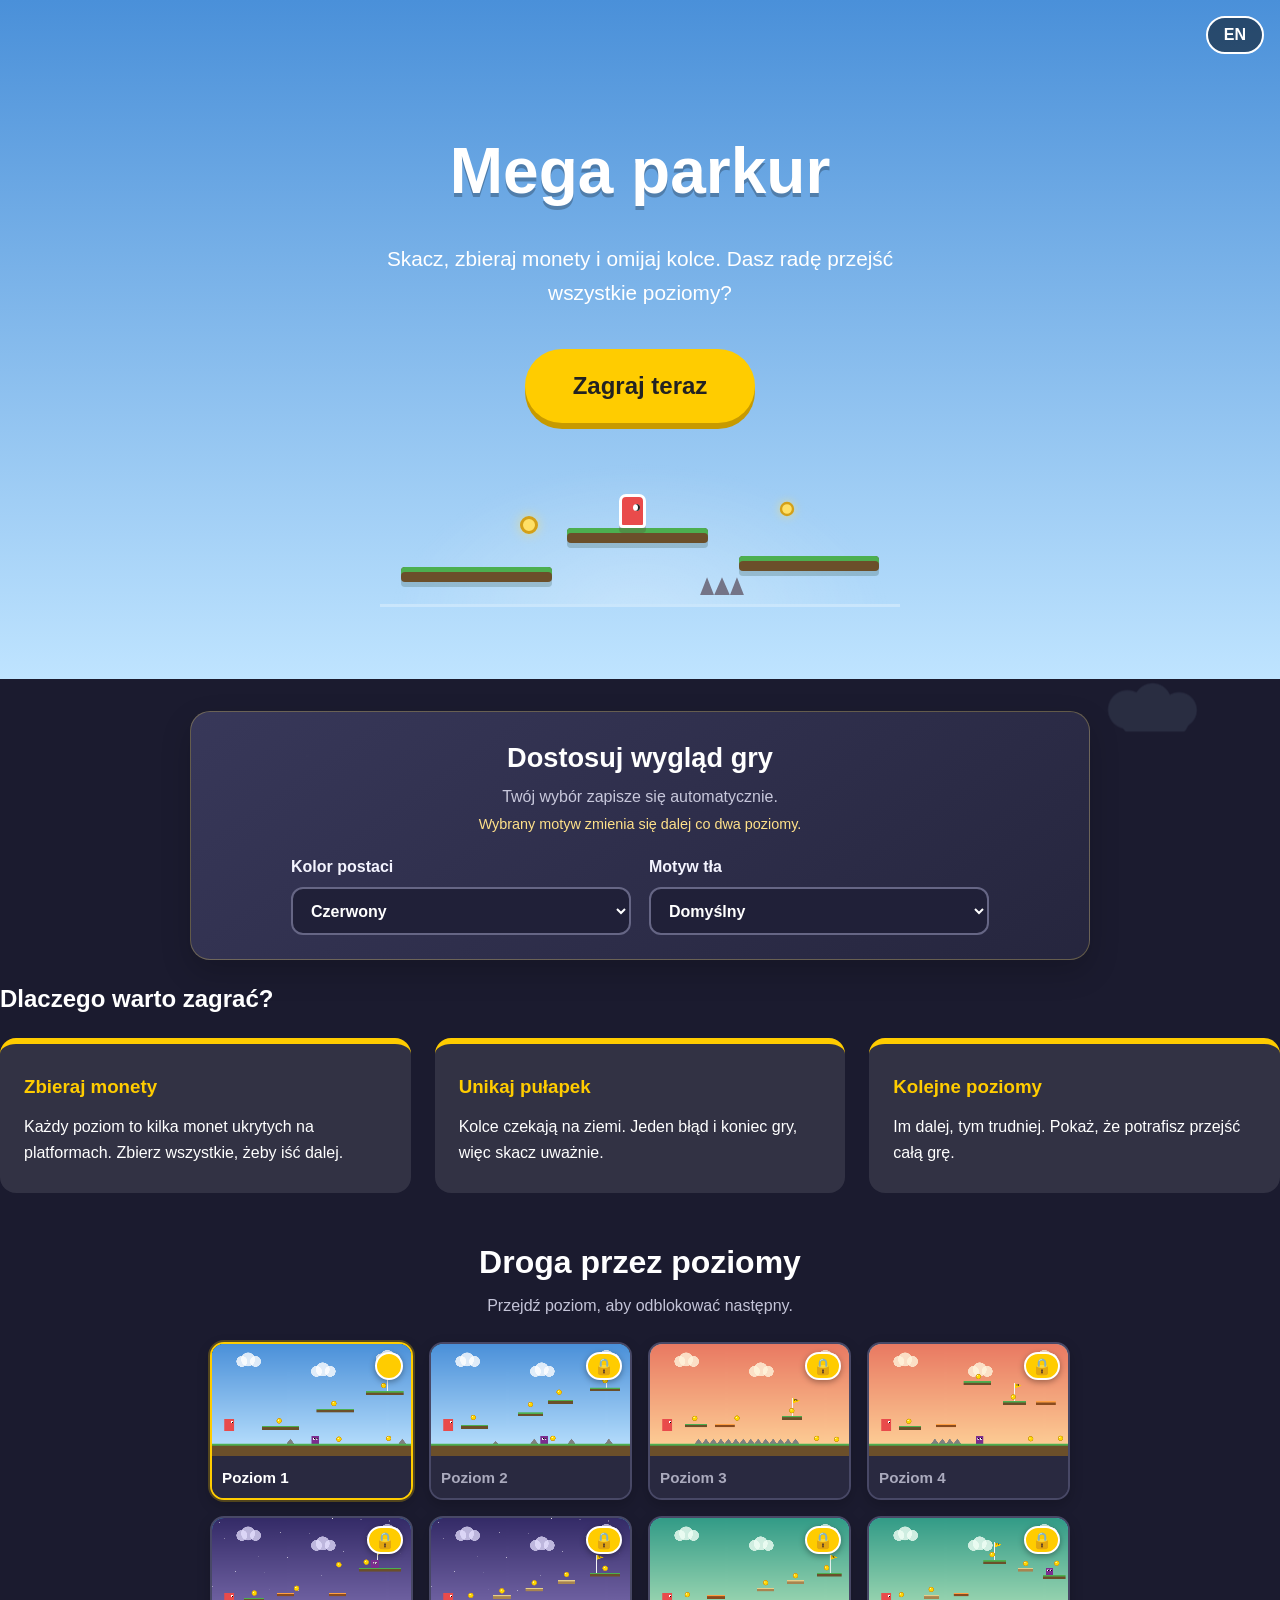
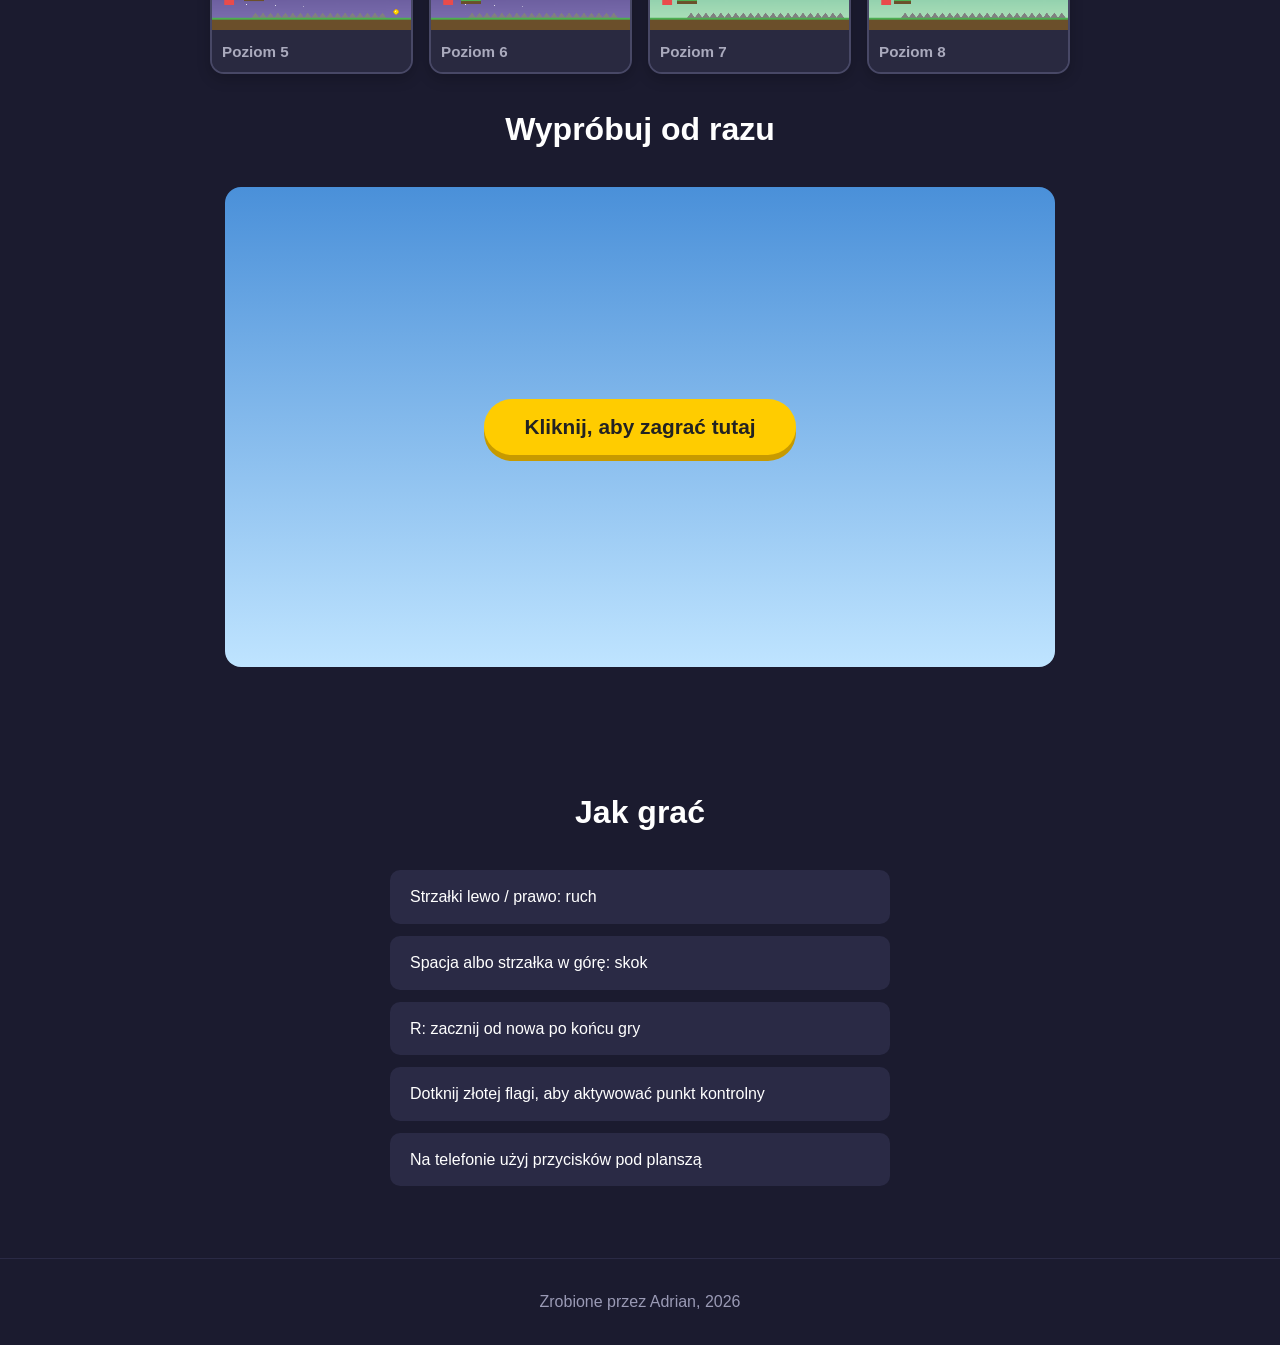
==== commit 51410a64: "miniature" ====
--- a/index.html
+++ b/index.html
@@ -6,8 +6,10 @@
   <meta charset="UTF-8">
   <!-- Dopasowuje szerokość strony do ekranu telefonu lub komputera. -->
   <meta name="viewport" content="width=device-width, initial-scale=1.0">
-  <!-- Tekst widoczny na karcie przeglądarki. -->
-  <title>MY 2D GAME </title>
+  <!-- Ustawia nazwę „Mega parkur” widoczną na karcie przeglądarki. -->
+  <title>Mega parkur</title>
+  <!-- Ustawia własną ikonę platformówki na karcie przeglądarki. -->
+  <link rel="icon" type="image/svg+xml" href="favicon.svg">
   <!-- Wczytuje wygląd strony głównej z osobnego pliku CSS. -->
   <link rel="stylesheet" href="landing.css">
 </head>
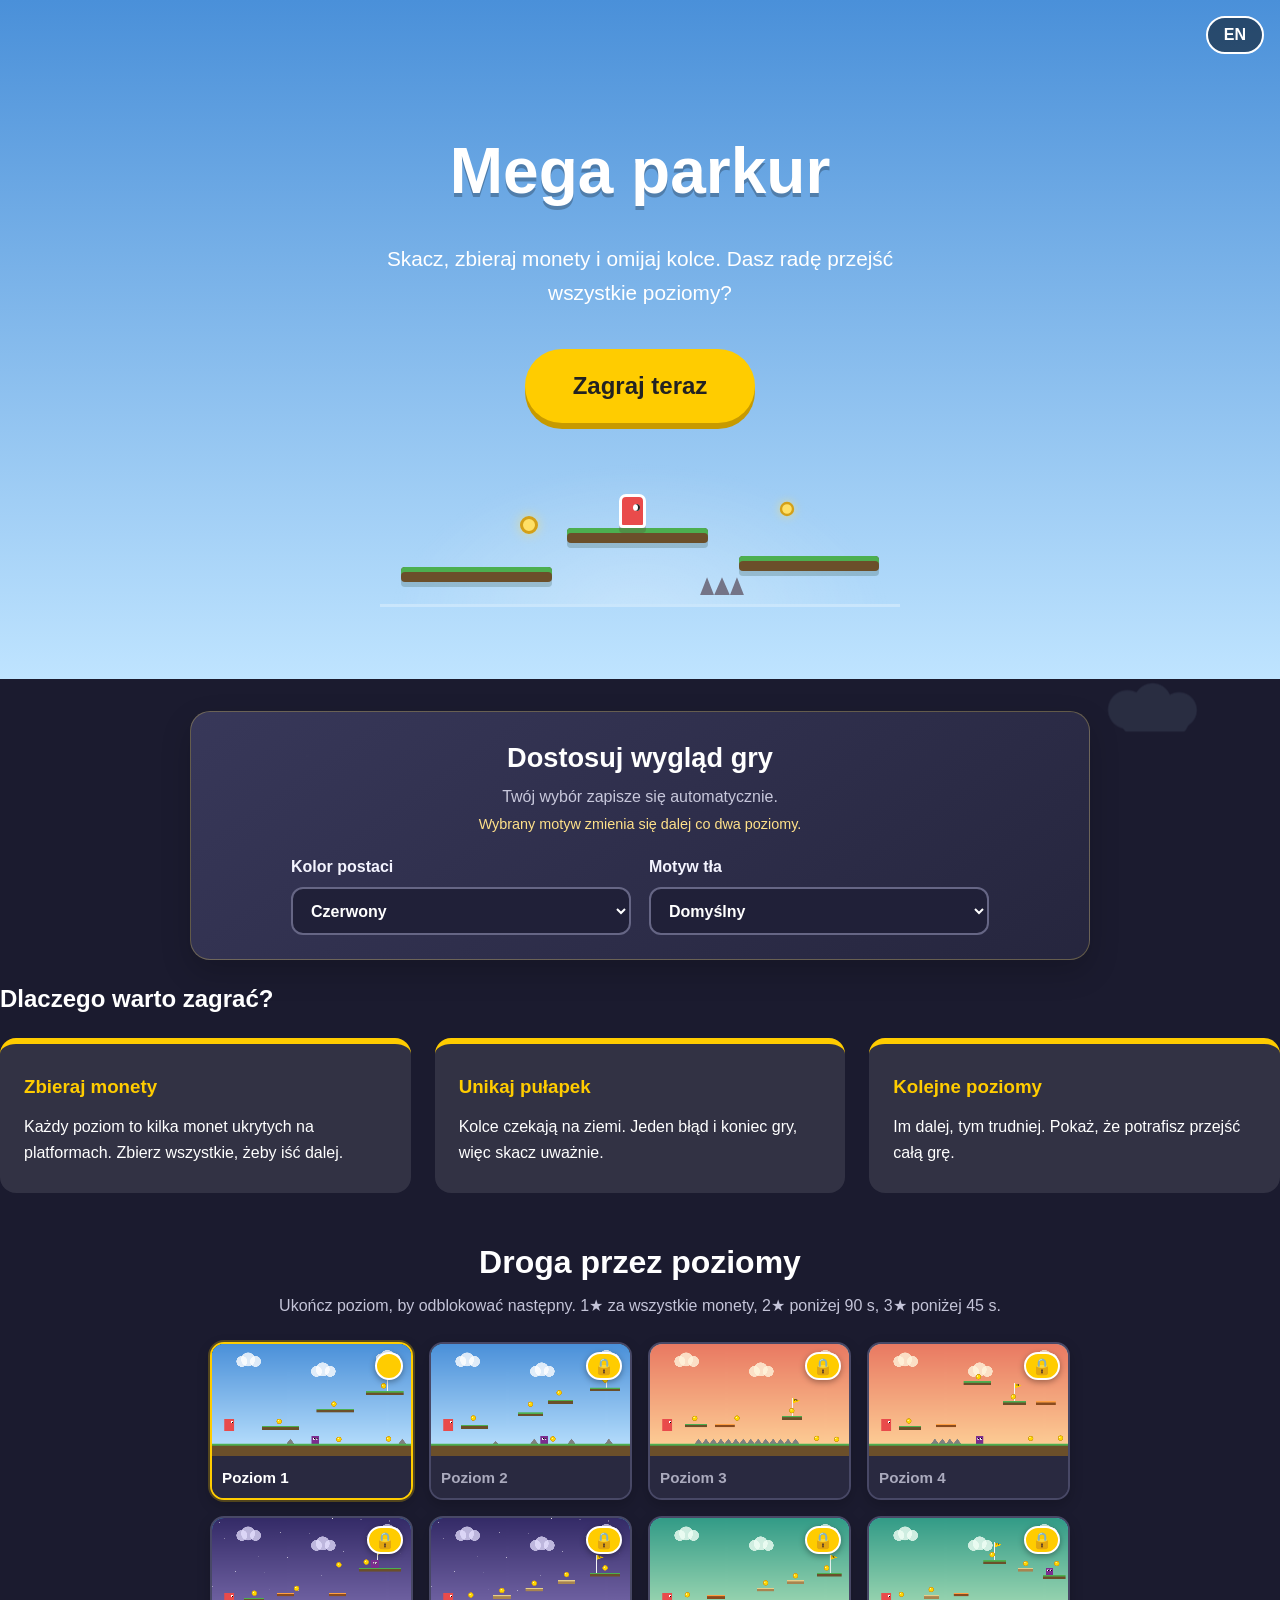
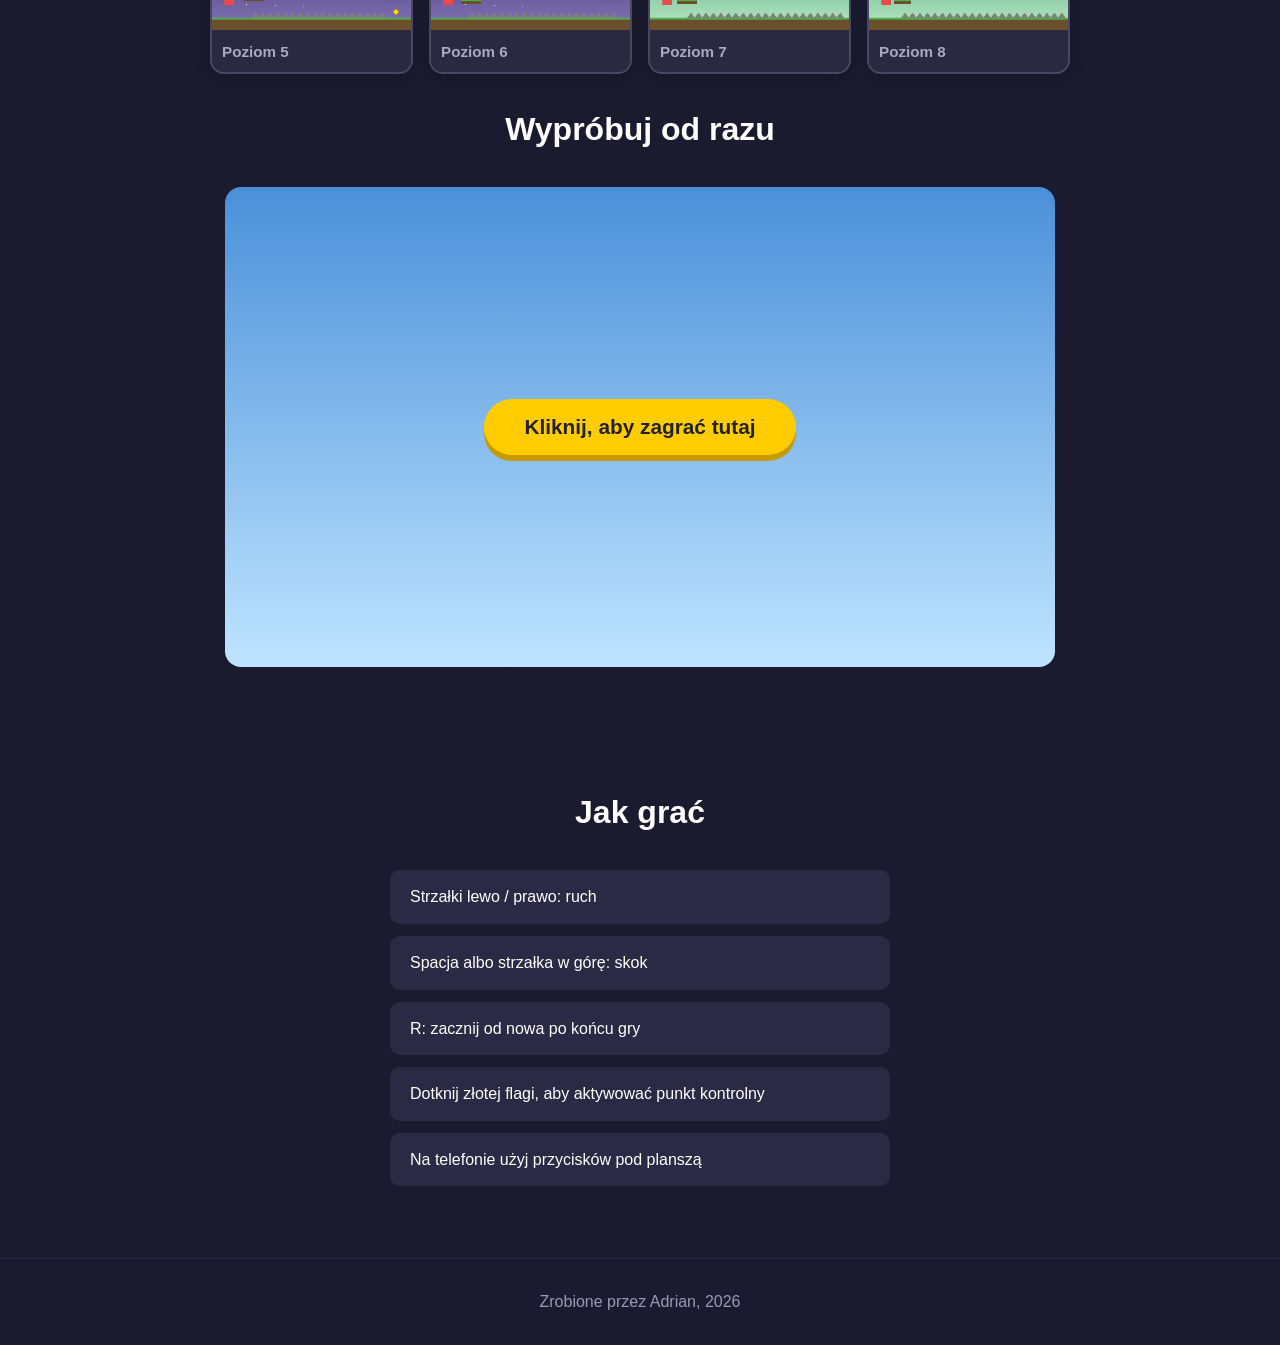
==== commit d1fbf80a: "STARS" ====
--- a/index.html
+++ b/index.html
@@ -82,7 +82,7 @@
   <!-- Mapa pokazuje miniatury, status i wybór dostępnych poziomów. -->
   <section class="level-map" aria-labelledby="level-map-title">
     <h2 id="level-map-title" data-i18n="levelMapTitle">Droga przez poziomy</h2>
-    <p class="level-map-hint" data-i18n="levelMapHint">Przejdź poziom, aby odblokować następny.</p>
+    <p class="level-map-hint" data-i18n="levelMapHint">Ukończ poziom, by odblokować następny. 1★ za wszystkie monety, 2★ poniżej 90 s, 3★ poniżej 45 s.</p>
     <div class="level-path" id="level-path" aria-label="Poziomy gry"></div>
   </section>
   <!-- Podgląd pozwala uruchomić wybrany poziom bez opuszczania strony. -->
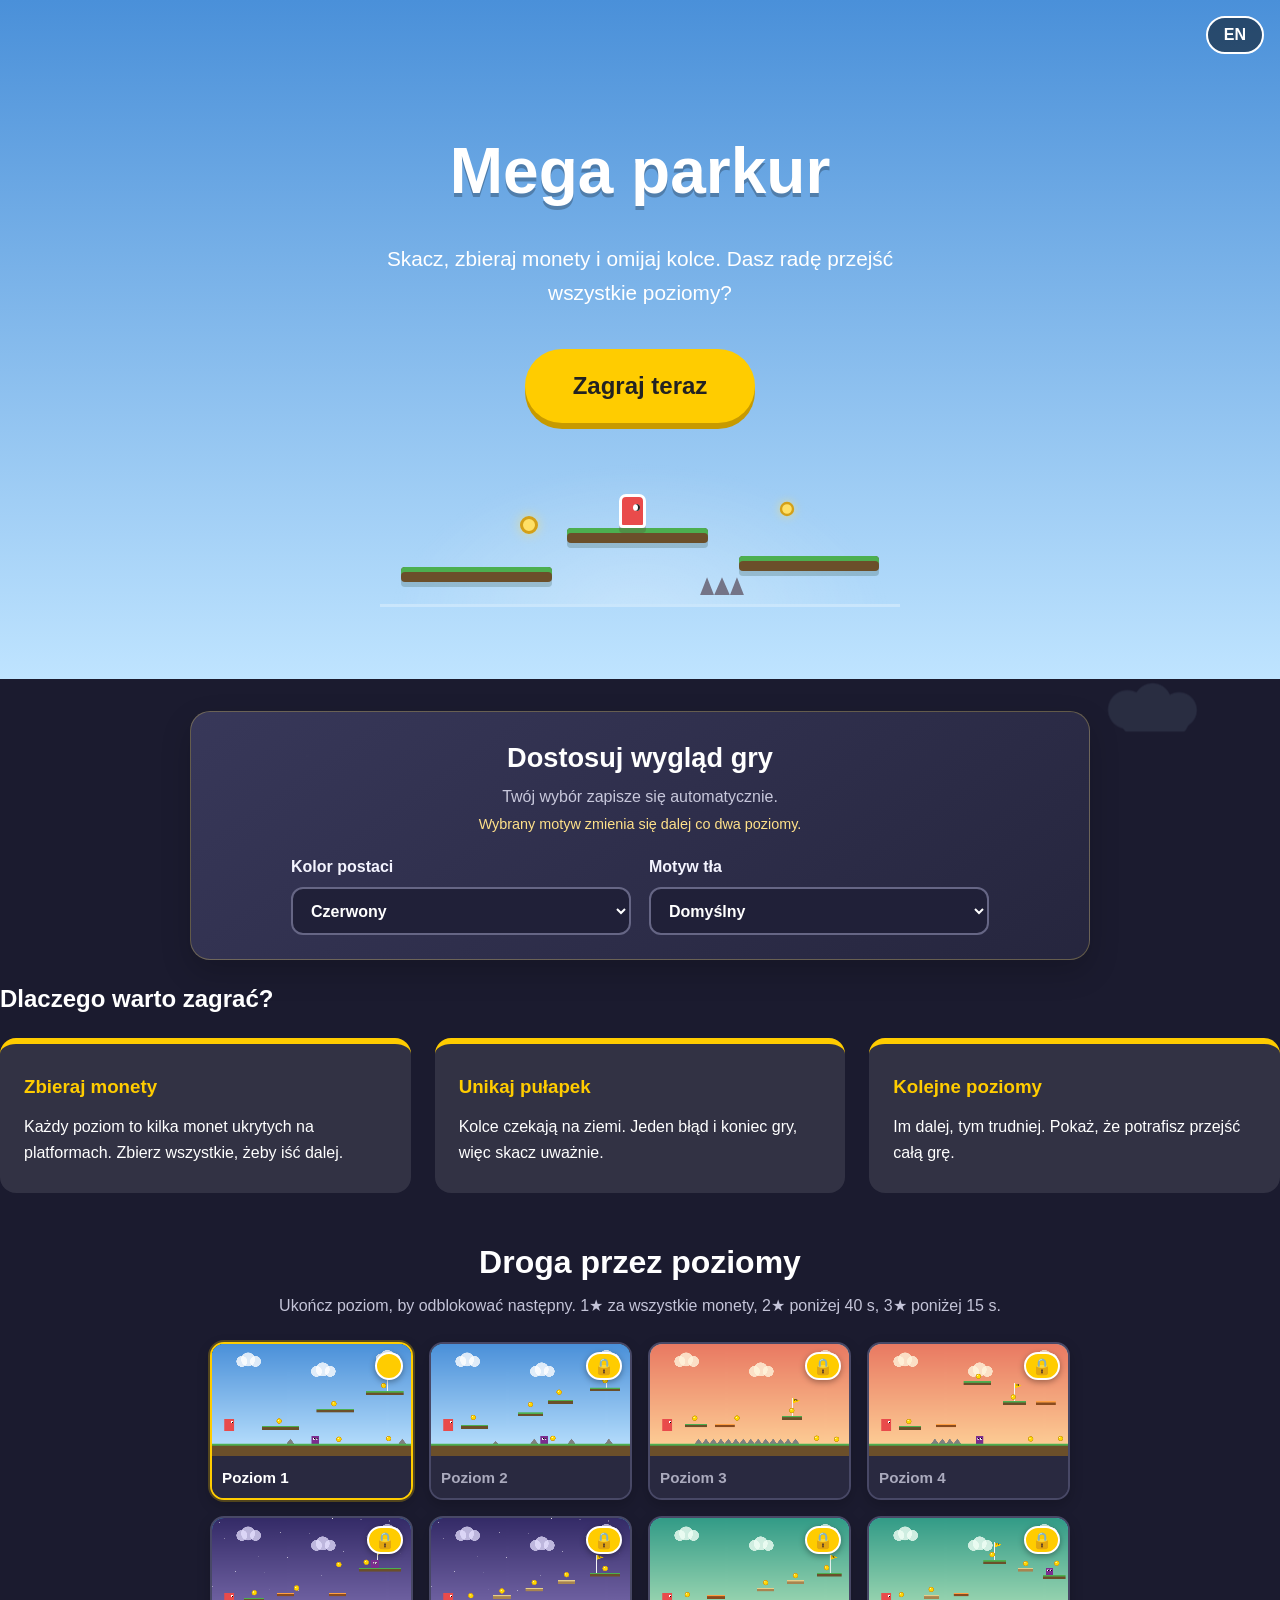
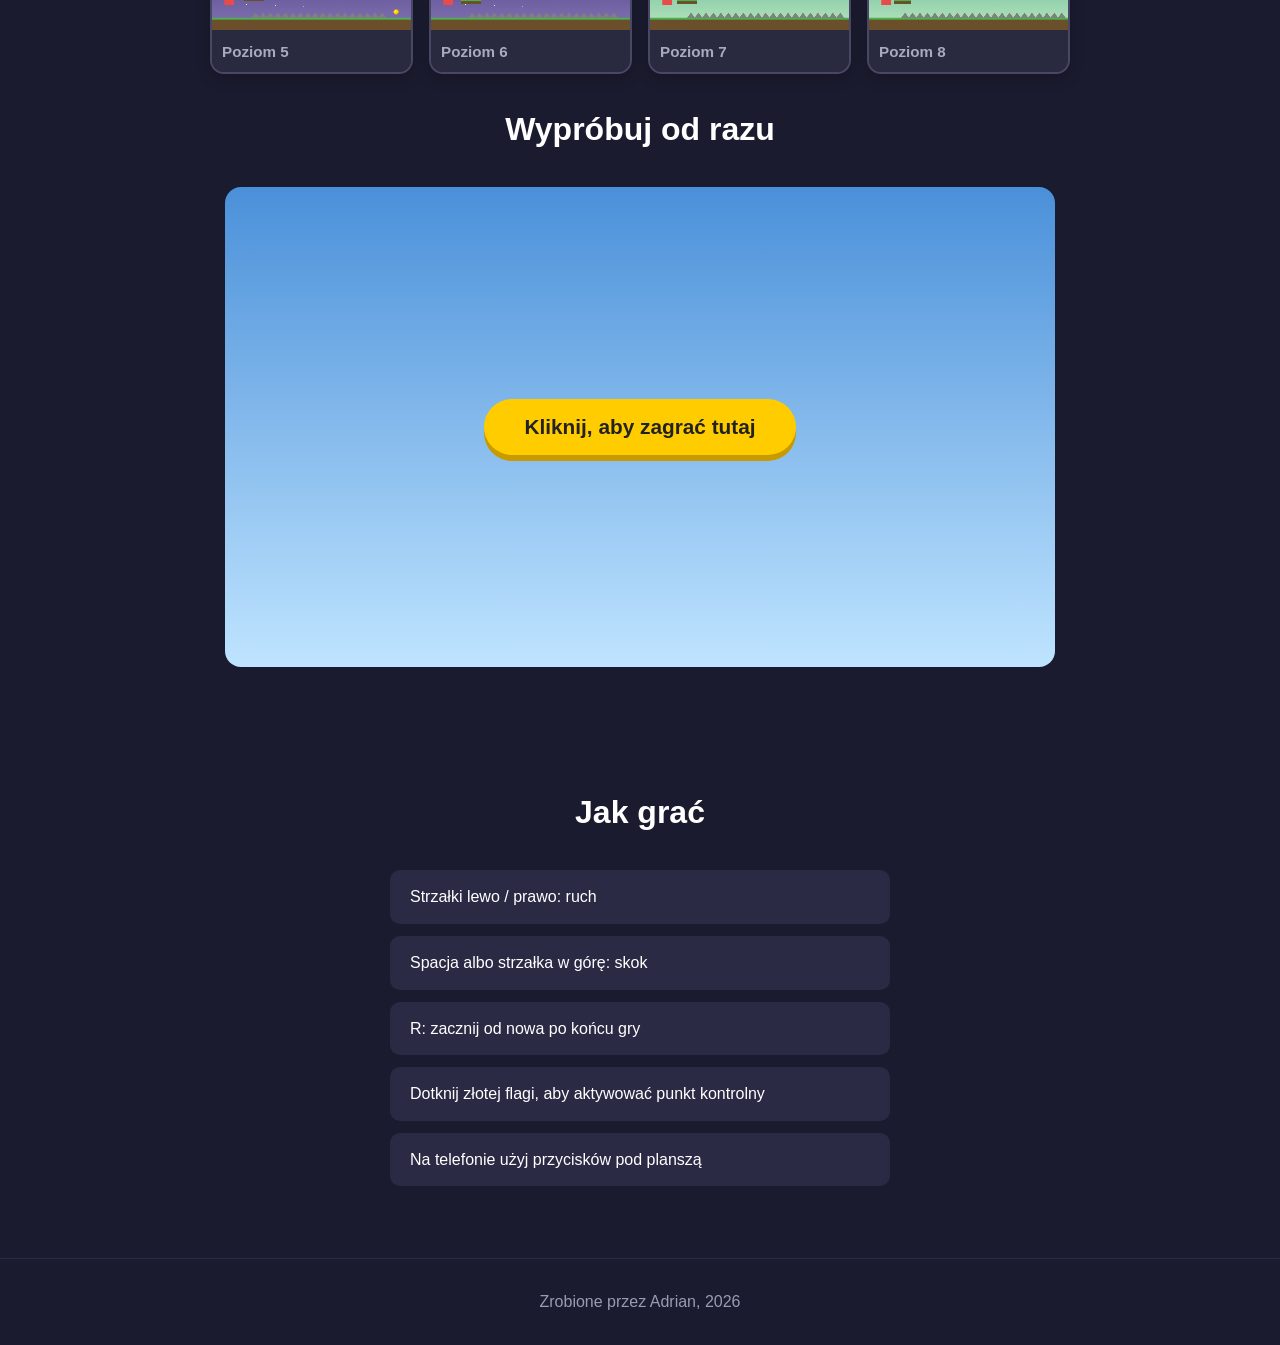
==== commit cc8b80fe: "shorter time for stars" ====
--- a/index.html
+++ b/index.html
@@ -82,7 +82,7 @@
   <!-- Mapa pokazuje miniatury, status i wybór dostępnych poziomów. -->
   <section class="level-map" aria-labelledby="level-map-title">
     <h2 id="level-map-title" data-i18n="levelMapTitle">Droga przez poziomy</h2>
-    <p class="level-map-hint" data-i18n="levelMapHint">Ukończ poziom, by odblokować następny. 1★ za wszystkie monety, 2★ poniżej 90 s, 3★ poniżej 45 s.</p>
+    <p class="level-map-hint" data-i18n="levelMapHint">Ukończ poziom, by odblokować następny. 1★ za wszystkie monety, 2★ poniżej 40 s, 3★ poniżej 15 s.</p>
     <div class="level-path" id="level-path" aria-label="Poziomy gry"></div>
   </section>
   <!-- Podgląd pozwala uruchomić wybrany poziom bez opuszczania strony. -->
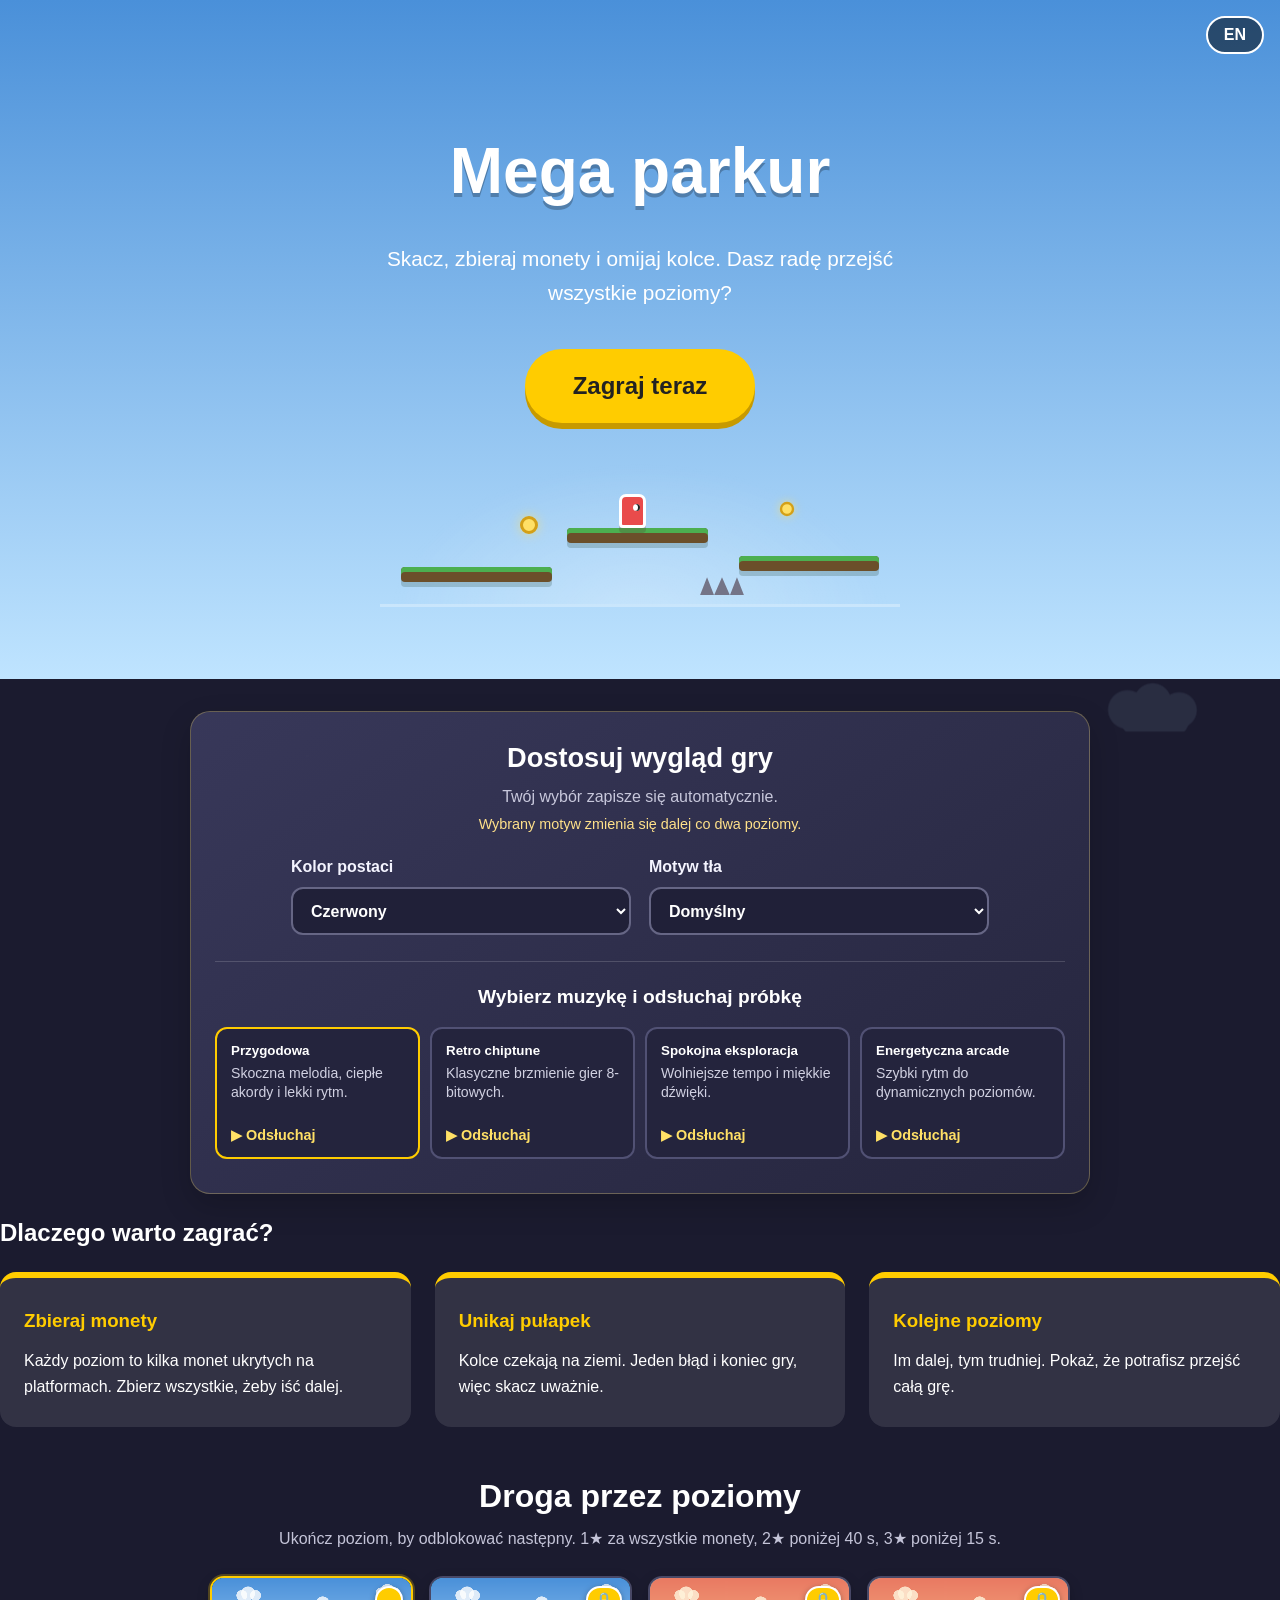
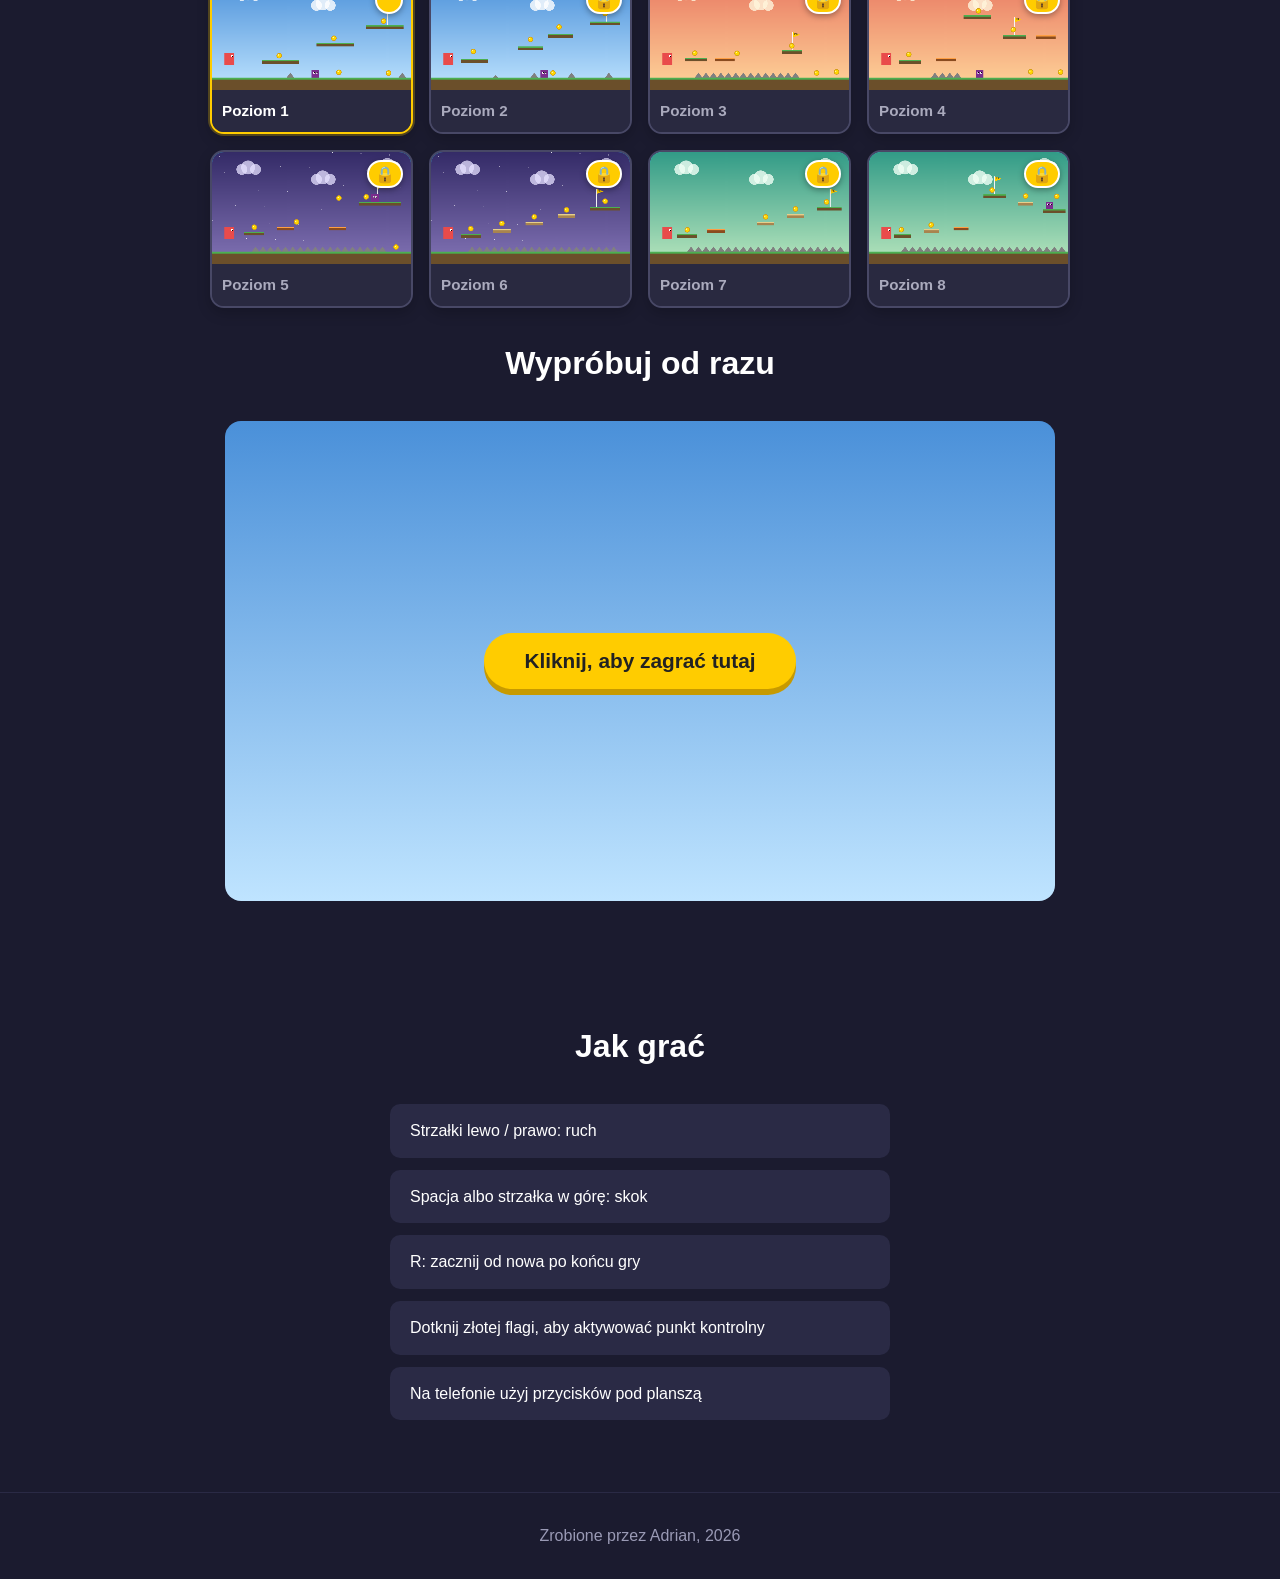
==== commit 69f8bf9a: "choosing sound track" ====
--- a/index.html
+++ b/index.html
@@ -59,6 +59,32 @@
         </select> <!-- kończy listę wyboru motywu tła. -->
       </label> <!-- kończy pole wyboru motywu tła. -->
     </div> <!-- kończy układ opcji wyglądu gry. -->
+    <div class="music-preview" aria-labelledby="music-preview-title"> <!-- pozwala odsłuchać autorskie warianty muzyki przed wyborem podkładu. -->
+      <h3 id="music-preview-title" data-i18n="musicPreviewTitle">Wybierz muzykę i odsłuchaj próbkę</h3> <!-- wyjaśnia, że kafelki odtwarzają krótkie próbki. -->
+      <div class="music-preview-options" role="group" aria-labelledby="music-preview-title"> <!-- grupuje cztery próbki do porównania. -->
+        <button class="music-preview-option" type="button" data-music-style="adventure" aria-pressed="false"> <!-- wybiera i odtwarza przygodowy podkład. -->
+          <span class="music-preview-name" data-i18n="musicAdventure">Przygodowa</span> <!-- nazywa melodyczny podkład do parkuru. -->
+          <span class="music-preview-description" data-i18n="musicAdventureHint">Skoczna melodia, ciepłe akordy i lekki rytm.</span> <!-- opisuje charakter próbki przygodowej. -->
+          <span class="music-preview-action" data-i18n="musicListen">▶ Odsłuchaj</span> <!-- pokazuje, że kliknięcie odtwarza próbkę. -->
+        </button> <!-- kończy kafelek muzyki przygodowej. -->
+        <button class="music-preview-option" type="button" data-music-style="retro" aria-pressed="false"> <!-- wybiera i odtwarza retro chiptune. -->
+          <span class="music-preview-name" data-i18n="musicRetro">Retro chiptune</span> <!-- nazywa pikselowy wariant muzyki. -->
+          <span class="music-preview-description" data-i18n="musicRetroHint">Klasyczne brzmienie gier 8-bitowych.</span> <!-- opisuje charakter próbki retro. -->
+          <span class="music-preview-action" data-i18n="musicListen">▶ Odsłuchaj</span> <!-- pokazuje, że kliknięcie odtwarza próbkę. -->
+        </button> <!-- kończy kafelek muzyki retro. -->
+        <button class="music-preview-option" type="button" data-music-style="chill" aria-pressed="false"> <!-- wybiera i odtwarza spokojny wariant. -->
+          <span class="music-preview-name" data-i18n="musicChill">Spokojna eksploracja</span> <!-- nazywa łagodny podkład. -->
+          <span class="music-preview-description" data-i18n="musicChillHint">Wolniejsze tempo i miękkie dźwięki.</span> <!-- opisuje charakter spokojnej próbki. -->
+          <span class="music-preview-action" data-i18n="musicListen">▶ Odsłuchaj</span> <!-- pokazuje, że kliknięcie odtwarza próbkę. -->
+        </button> <!-- kończy kafelek spokojnej muzyki. -->
+        <button class="music-preview-option" type="button" data-music-style="arcade" aria-pressed="false"> <!-- wybiera i odtwarza szybki wariant arcade. -->
+          <span class="music-preview-name" data-i18n="musicArcade">Energetyczna arcade</span> <!-- nazywa najszybszy wariant muzyki. -->
+          <span class="music-preview-description" data-i18n="musicArcadeHint">Szybki rytm do dynamicznych poziomów.</span> <!-- opisuje charakter próbki arcade. -->
+          <span class="music-preview-action" data-i18n="musicListen">▶ Odsłuchaj</span> <!-- pokazuje, że kliknięcie odtwarza próbkę. -->
+        </button> <!-- kończy kafelek muzyki arcade. -->
+      </div> <!-- kończy zestaw próbek muzycznych. -->
+      <p id="music-preview-status" class="music-preview-status" aria-live="polite"></p> <!-- pokazuje informacje o obsłudze odsłuchu dla czytników ekranu. -->
+    </div> <!-- kończy panel odsłuchu muzyki. -->
   </section> <!-- kończy ustawienia wyglądu gry na stronie głównej. -->
 
   <!-- Karty przedstawiające najważniejsze elementy gry. -->
@@ -110,6 +136,7 @@
   </footer>
 
   <!-- Obsługa tłumaczeń, mapy poziomów i podglądu gry. -->
+  <script src="music.js"></script> <!-- udostępnia wspólne motywy do próbek i właściwej gry. -->
   <script src="landing.js"></script>
 </body>
 </html>
--- a/landing.css
+++ b/landing.css
@@ -109,6 +109,77 @@
   outline: 3px solid #ffe066; /* pokazuje wyraźny fokus wokół listy. */
   outline-offset: 2px; /* oddziela obrys fokusu od kontrolki. */
 } /* kończy styl fokusu list wyboru. */
+
+/* Rozmieszcza próbki pod ustawieniami wyglądu, aby można je było porównać przed grą. */
+.music-preview { /* oddziela wybór muzyki od kolorów postaci i tła. */
+  margin-top: 26px; /* dodaje oddech pomiędzy wyglądem gry a próbkami. */
+  padding-top: 20px; /* oddziela nagłówek muzyki od górnej krawędzi sekcji. */
+  border-top: 1px solid rgba(255, 255, 255, 0.16); /* wizualnie grupuje ustawienia audio. */
+} /* kończy sekcję próbek muzycznych. */
+
+.music-preview h3 { /* nadaje nagłówkowi próbek czytelny, ale pomocniczy rozmiar. */
+  margin: 0 0 14px; /* oddziela nagłówek od kafelków próbek. */
+  font-size: 1.2rem; /* wyróżnia wybór muzyki bez rywalizacji z nagłówkiem całej sekcji. */
+} /* kończy nagłówek próbek. */
+
+.music-preview-options { /* układa cztery niezależne warianty do odsłuchania. */
+  display: grid; /* tworzy siatkę, która dopasowuje liczbę kolumn do ekranu. */
+  grid-template-columns: repeat(auto-fit, minmax(150px, 1fr)); /* pokazuje tyle próbek w rzędzie, ile mieści się w panelu. */
+  gap: 10px; /* utrzymuje odstęp między klikalnymi próbkami. */
+} /* kończy siatkę próbek muzycznych. */
+
+.music-preview-option { /* tworzy czytelny, klikalny kafelek dla każdego stylu. */
+  display: flex; /* układa nazwę, opis i akcję w osobnych wierszach. */
+  flex-direction: column; /* ustawia treści jedna pod drugą. */
+  align-items: flex-start; /* wyrównuje opisy do lewej krawędzi. */
+  gap: 6px; /* oddziela nazwę, opis i informację o odsłuchu. */
+  min-height: 132px; /* utrzymuje równą wysokość wszystkich próbek. */
+  padding: 14px; /* tworzy wygodny obszar dotyku. */
+  color: #fff; /* zapewnia kontrast tekstu na ciemnym kafelku. */
+  text-align: left; /* ułatwia szybkie skanowanie opisów. */
+  background: #24243d; /* odróżnia próbki od tła panelu. */
+  border: 2px solid #515174; /* wyznacza krawędź kafelka. */
+  border-radius: 12px; /* dopasowuje kształt do pozostałych kart. */
+  cursor: pointer; /* wskazuje, że kafelek odtwarza i wybiera muzykę. */
+  transition: border-color 0.18s ease, background-color 0.18s ease, transform 0.18s ease; /* daje delikatną informację zwrotną. */
+} /* kończy wygląd kafelków muzycznych. */
+
+.music-preview-option:hover { /* podkreśla kafelek znajdujący się pod kursorem. */
+  background: #30304d; /* rozjaśnia tło po najechaniu. */
+  transform: translateY(-2px); /* subtelnie unosi aktywny kafelek. */
+} /* kończy efekt najechania. */
+
+.music-preview-option.selected { /* oznacza muzykę zapisaną jako wybrany podkład gry. */
+  border-color: #ffcc00; /* wyróżnia aktualnie wybrany styl złotą ramką. */
+} /* kończy zaznaczenie wybranego podkładu. */
+
+.music-preview-name { /* wyróżnia nazwę stylu na kafelku. */
+  font-weight: bold; /* pomaga odróżnić tytuł od opisu. */
+} /* kończy styl nazwy muzyki. */
+
+.music-preview-description { /* utrzymuje krótki opis czytelny pod nazwą. */
+  flex: 1; /* wyrównuje akcje odsłuchu do dołu kafelków. */
+  color: #d1d1e2; /* pokazuje opis spokojniejszym kolorem. */
+  font-size: 0.88rem; /* mieści opisy w wąskich kolumnach. */
+  line-height: 1.4; /* zachowuje wygodną wysokość wiersza. */
+} /* kończy styl opisu próbki. */
+
+.music-preview-action { /* podkreśla akcję odsłuchu w każdym kafelku. */
+  color: #ffe066; /* stosuje złoty kolor spójny z zaznaczeniem poziomów. */
+  font-size: 0.9rem; /* zachowuje akcję pomocniczą względem tytułu. */
+  font-weight: bold; /* wyróżnia odtwarzanie próbki. */
+} /* kończy styl akcji odsłuchu. */
+
+.music-preview-status { /* rezerwuje miejsce na dostępny dla czytnika komunikat audio. */
+  margin: 10px 0 0; /* oddziela komunikat od kafelków próbek. */
+  color: #ffe18a; /* utrzymuje widoczność informacji o obsłudze dźwięku. */
+  font-size: 0.9rem; /* zachowuje pomocniczy charakter komunikatu. */
+} /* kończy styl komunikatu próbek. */
+
+.music-preview-option:focus-visible { /* pokazuje wyraźny fokus przy sterowaniu klawiaturą. */
+  outline: 3px solid #fff; /* obrysowuje aktywny kafelek. */
+  outline-offset: 2px; /* oddziela obrys od krawędzi kafelka. */
+} /* kończy styl fokusu próbek. */
 
 /* Rysuje mały podgląd kolorowych elementów gry pod przyciskiem startu. */
 .hero-scene { /* wyznacza obszar ilustracji, aby elementy pozostały w jednej scenie. */
